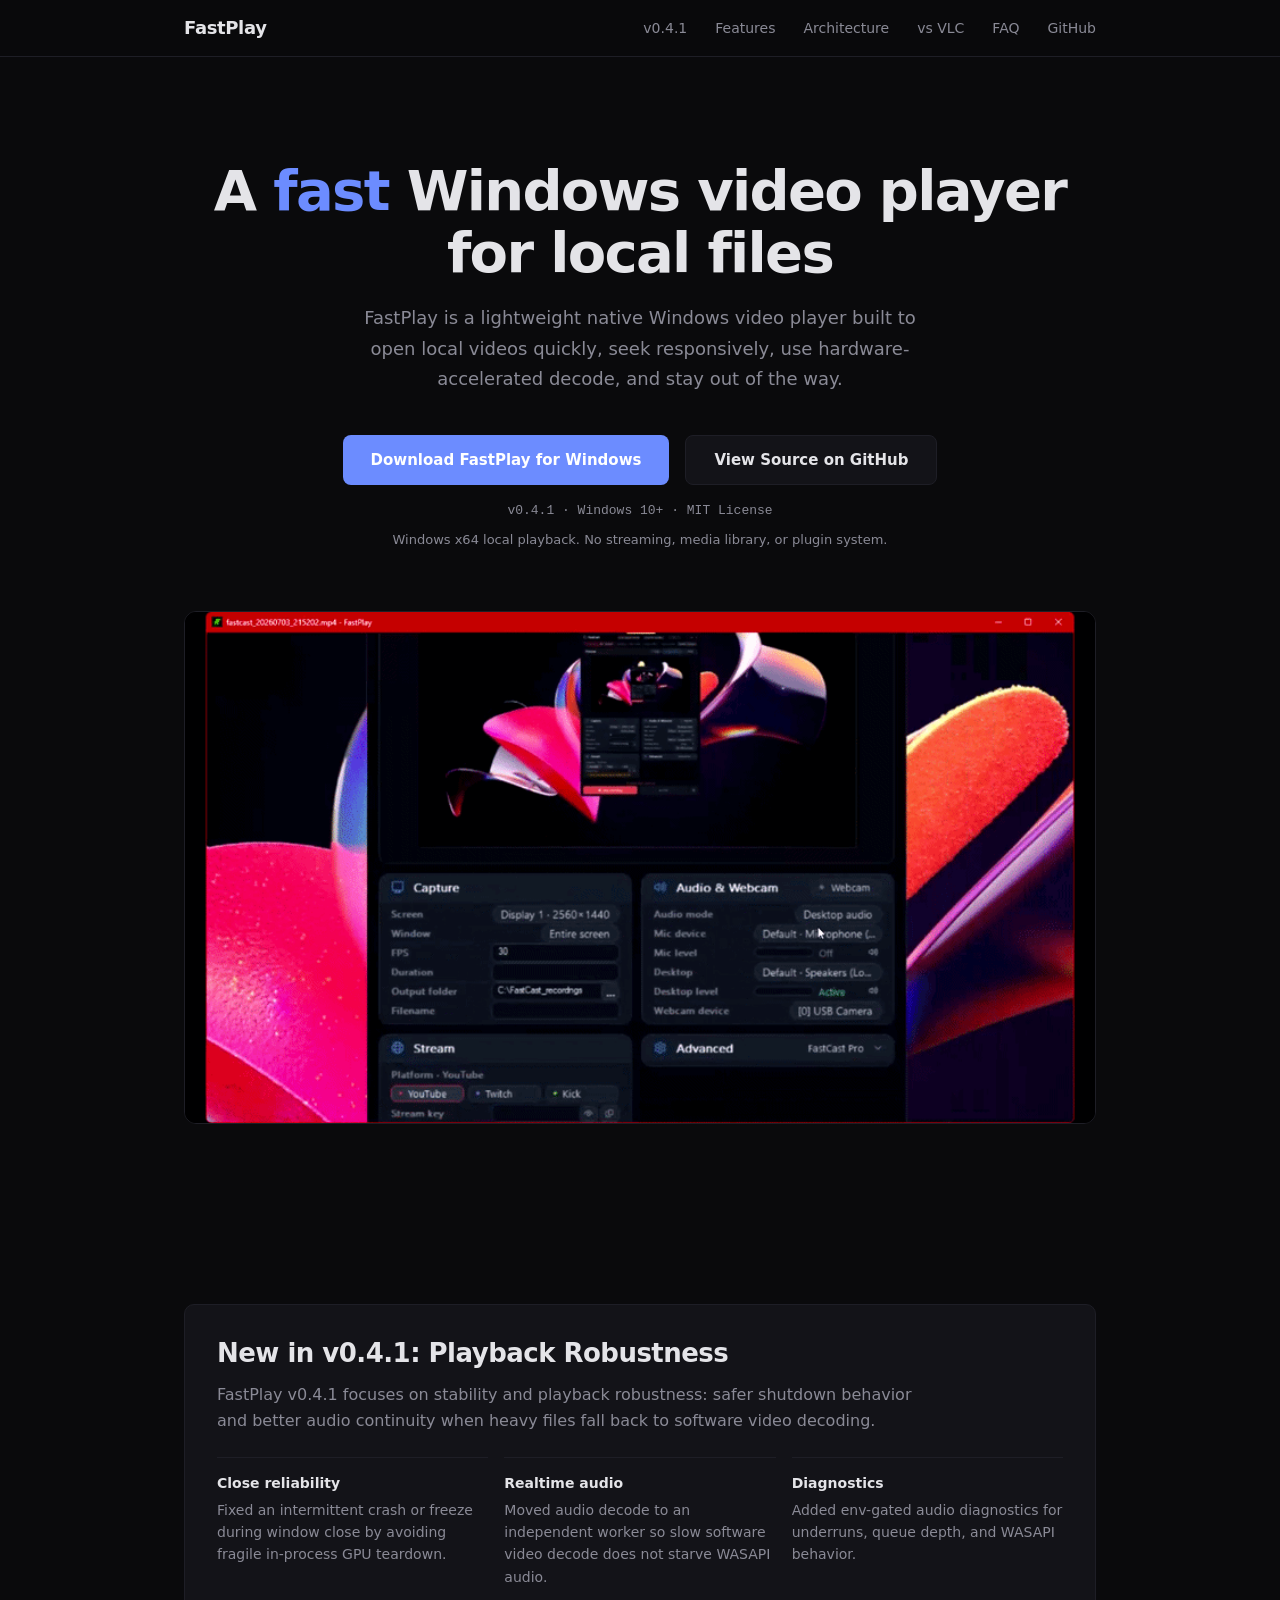
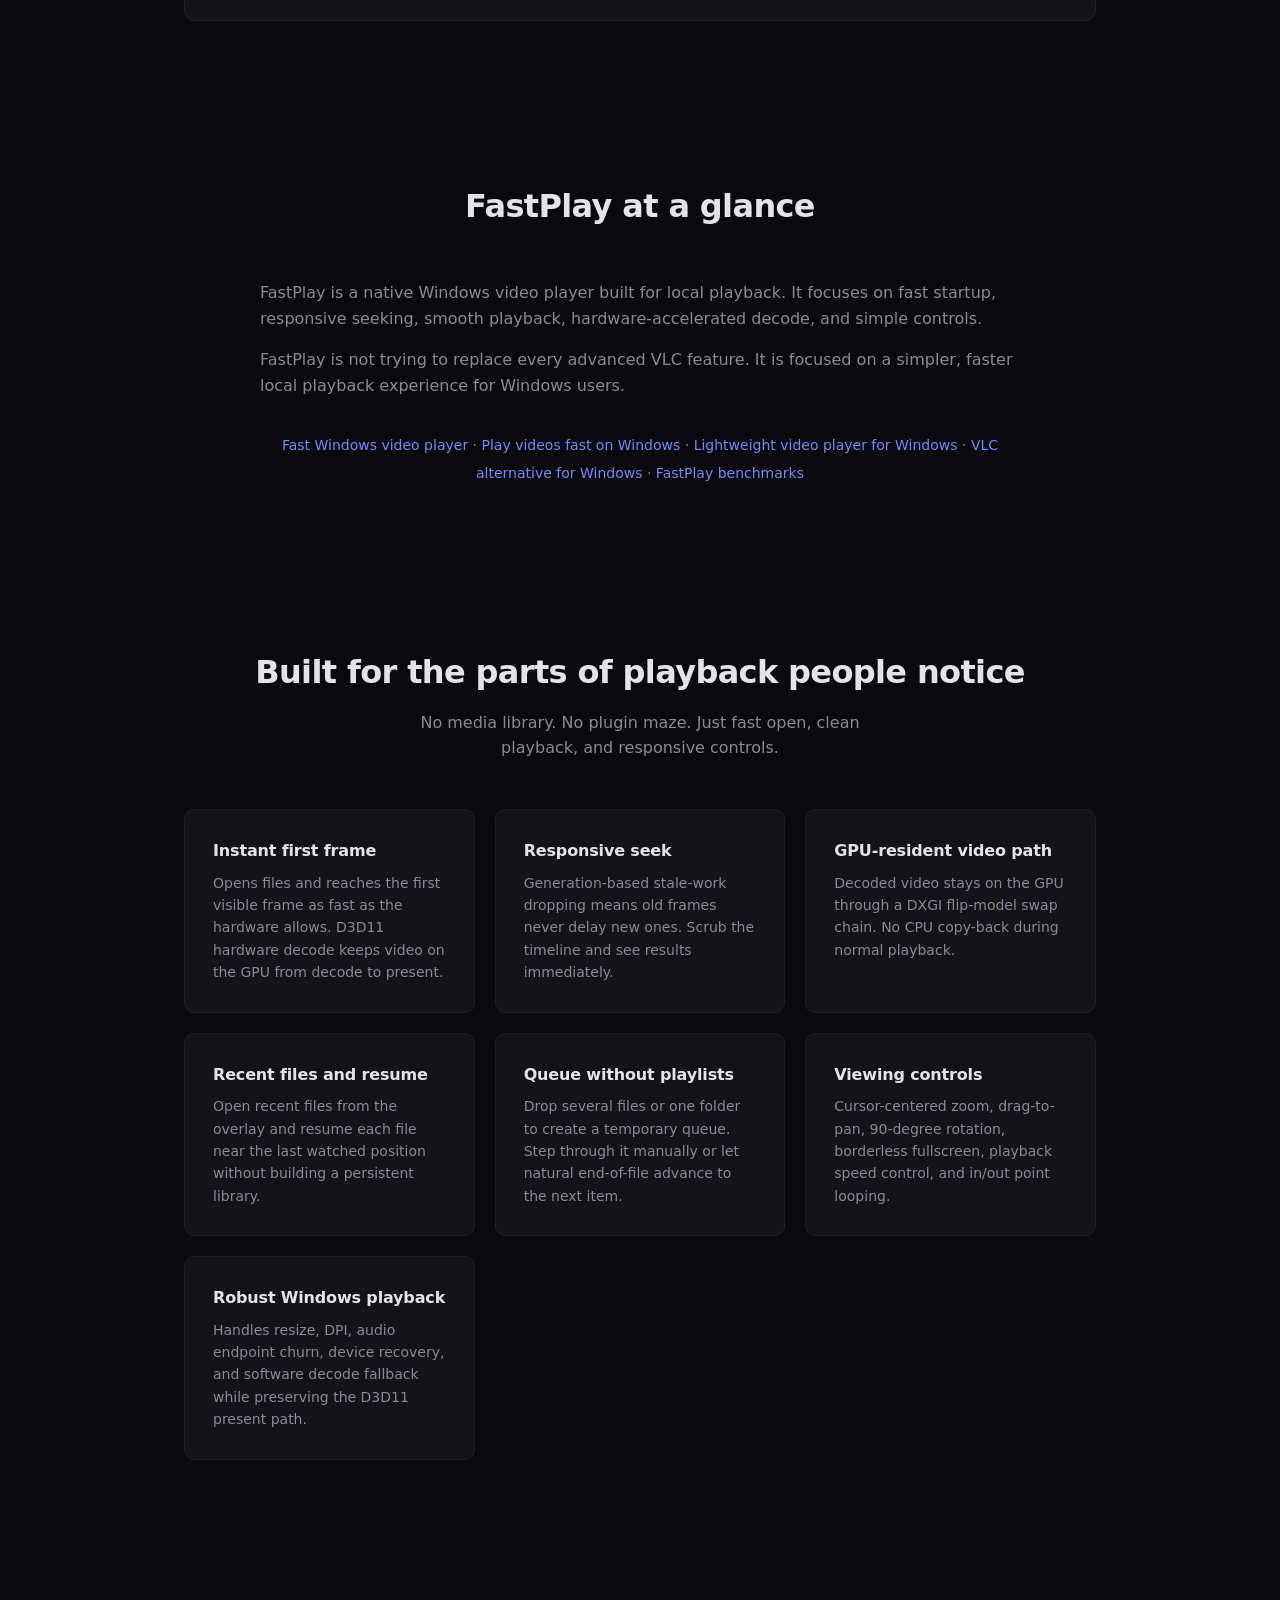
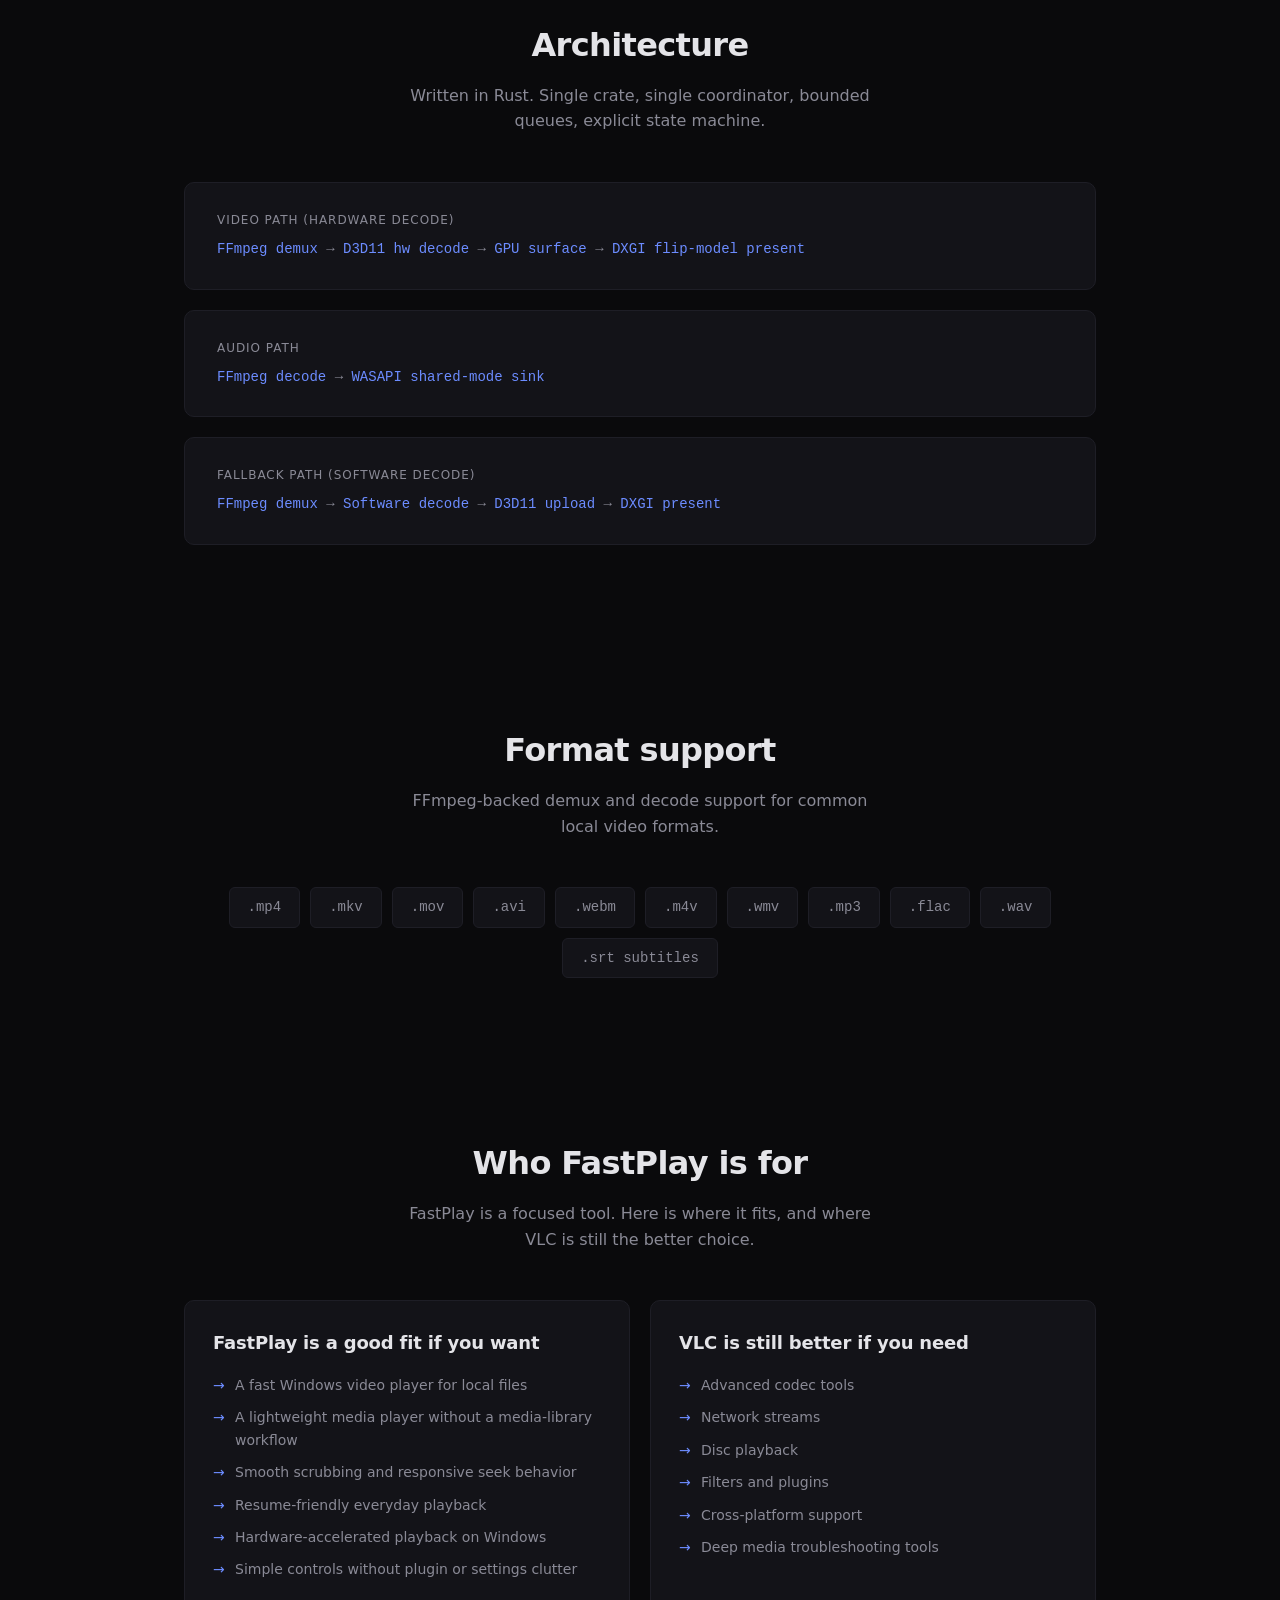
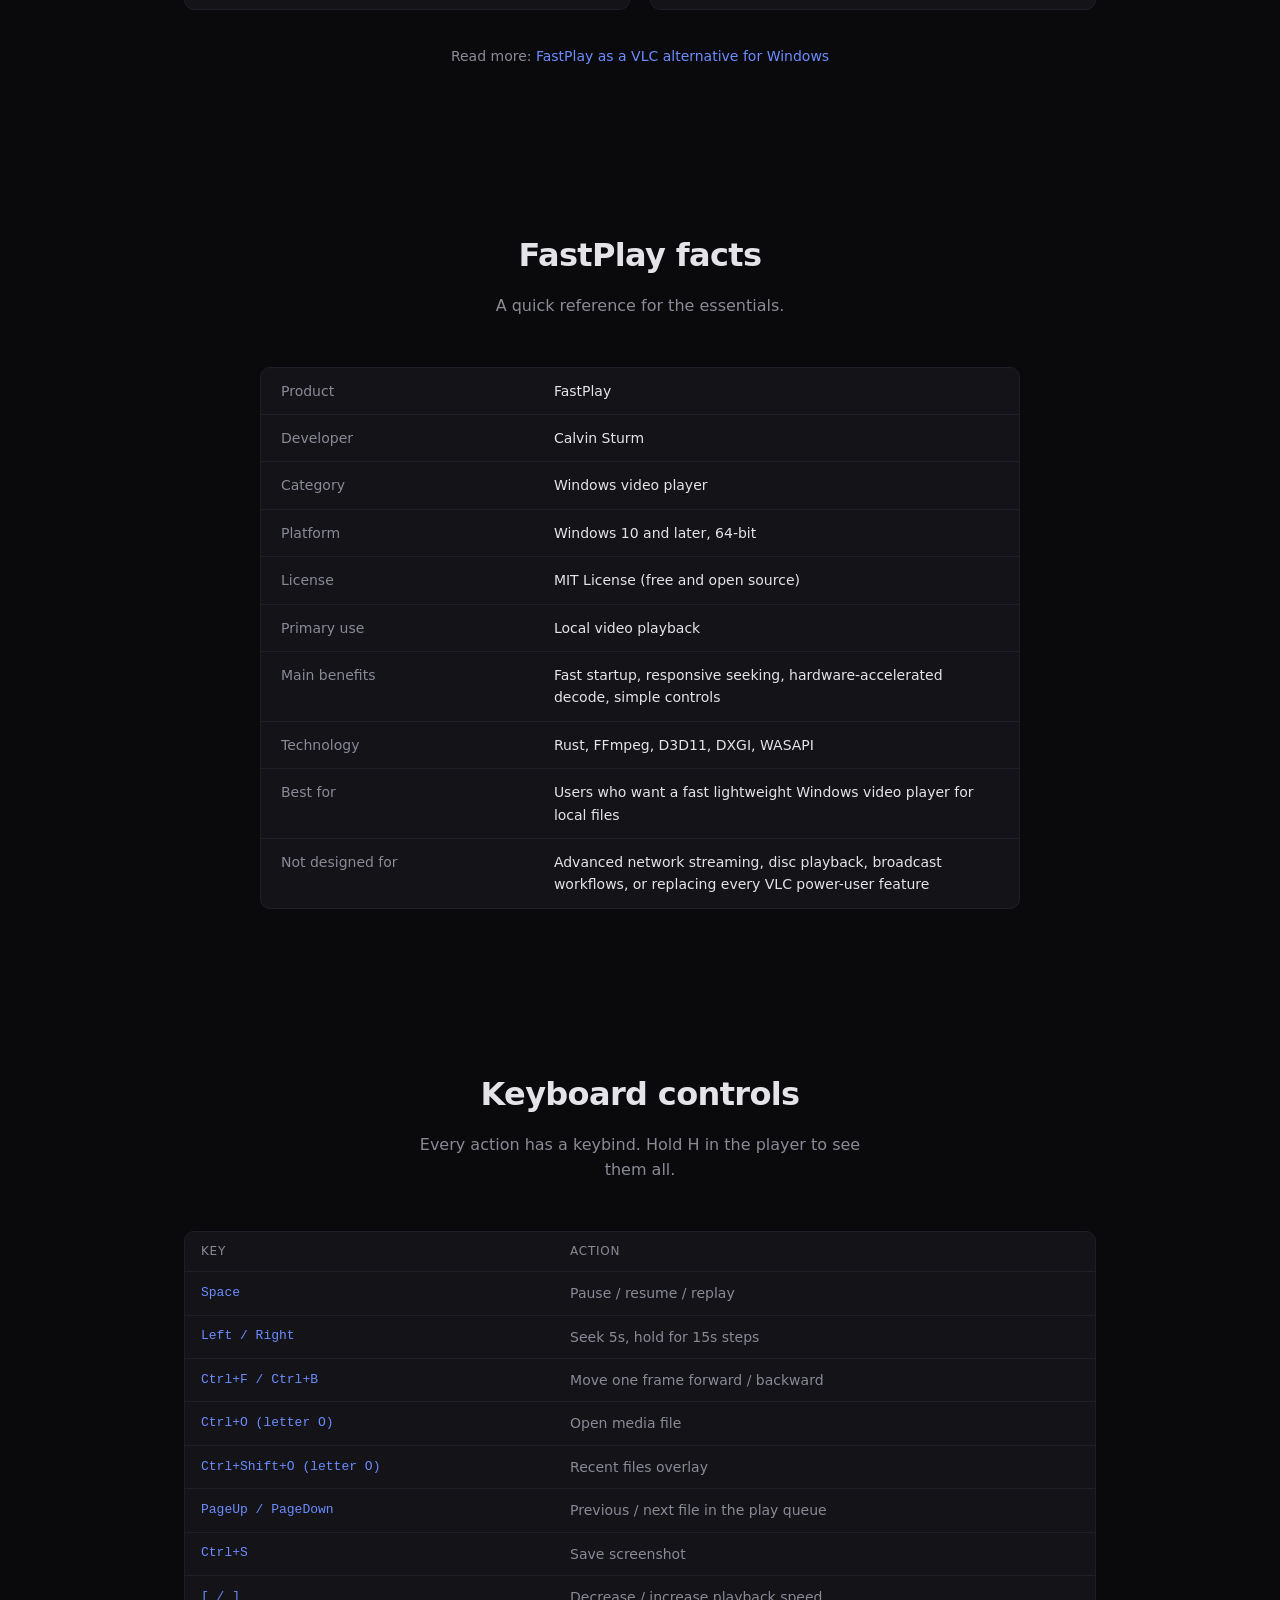
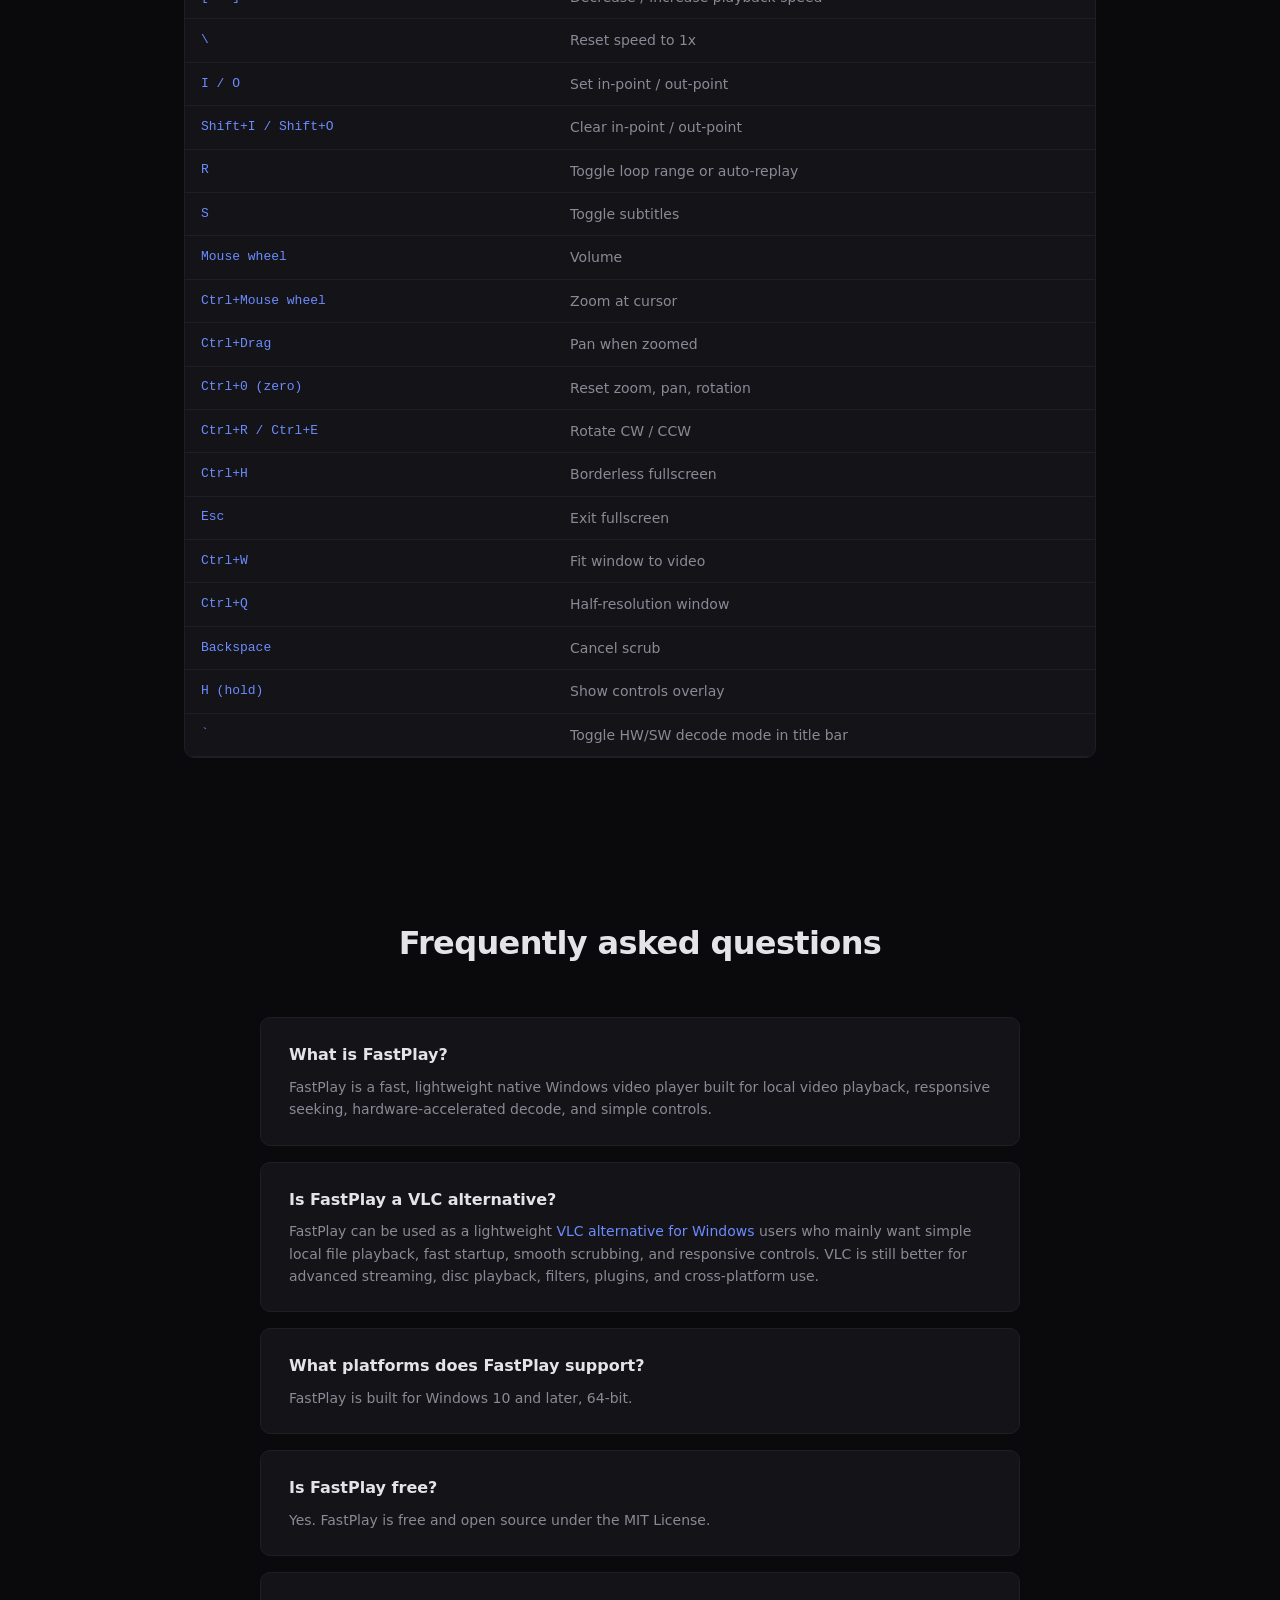
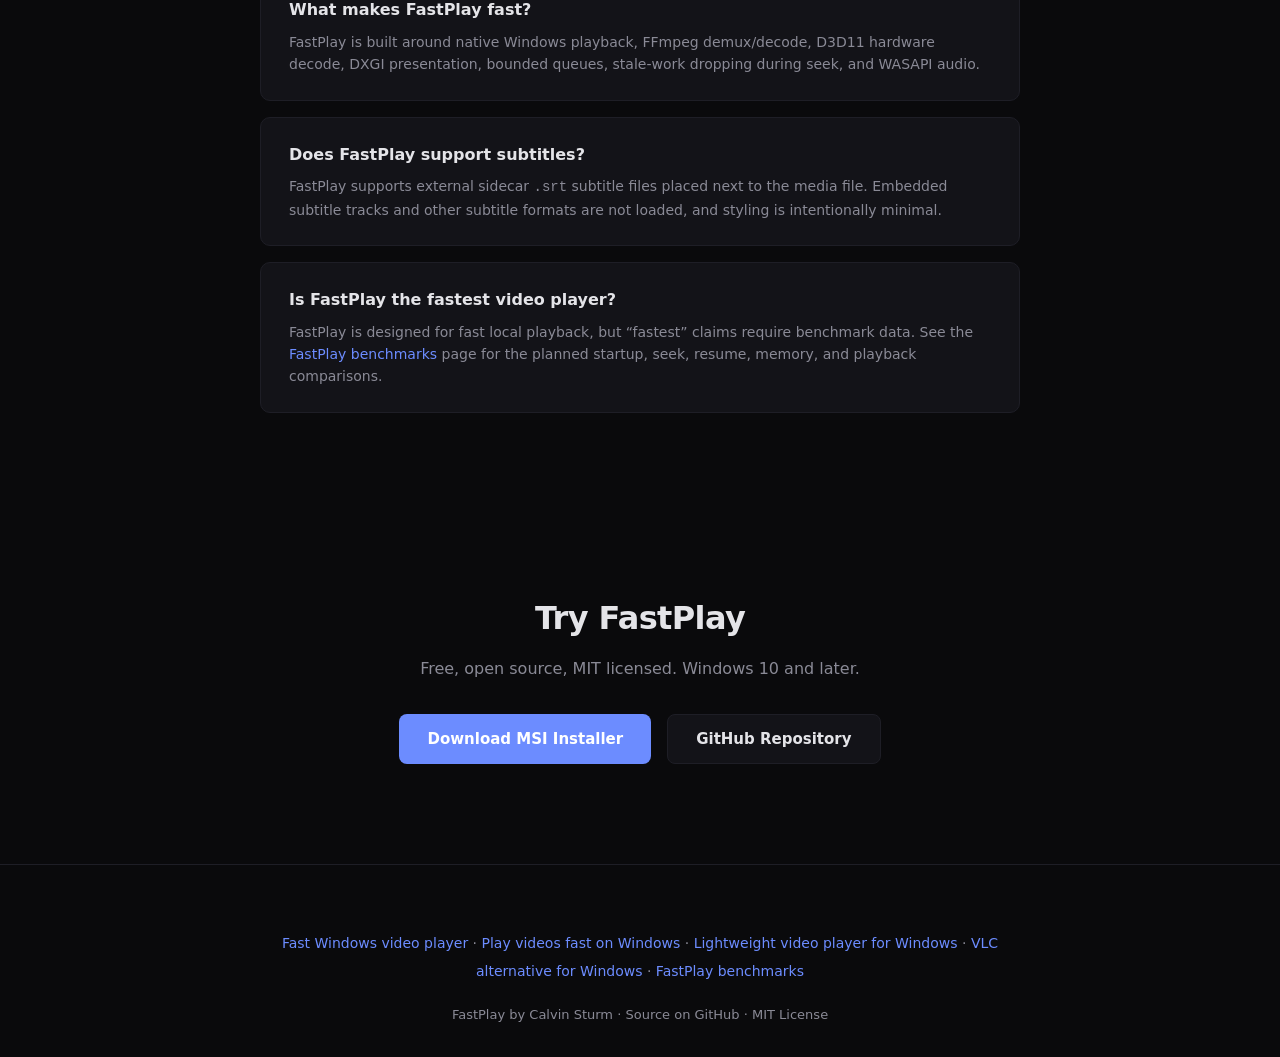
==== docs/index.html @ fa1c6656 "chore: keep FastPlay free at v0.4.1" ====
<!DOCTYPE html>
<html lang="en">
<head>
    <meta charset="UTF-8">
    <meta name="viewport" content="width=device-width, initial-scale=1.0">
    <title>FastPlay - Fast Windows Video Player for Local Playback</title>
    <meta name="description" content="FastPlay is a fast, lightweight Windows video player for local files, smooth scrubbing, hardware-accelerated playback, and simple controls.">
    <meta name="keywords" content="fast Windows video player, lightweight video player, local video player, VLC alternative, hardware accelerated video player, smooth scrubbing, resume playback, Rust Windows video player, D3D11, FFmpeg, open source">
    <meta name="author" content="Calvin Sturm">
    <meta name="robots" content="index, follow">
    <link rel="canonical" href="https://calvinsturm.github.io/FastPlay/">

    <!-- Open Graph -->
    <meta property="og:type" content="website">
    <meta property="og:title" content="FastPlay - Fast Windows Video Player">
    <meta property="og:description" content="A fast, lightweight native Windows video player for local playback, responsive seeking, hardware-accelerated decode, and simple controls.">
    <meta property="og:url" content="https://calvinsturm.github.io/FastPlay/">
    <meta property="og:site_name" content="FastPlay">
    <meta property="og:image" content="https://calvinsturm.github.io/FastPlay/assets/fastplay-demo.gif">

    <!-- Twitter Card -->
    <meta name="twitter:card" content="summary_large_image">
    <meta name="twitter:title" content="FastPlay - Fast Windows Video Player">
    <meta name="twitter:description" content="A fast, lightweight native Windows video player for local playback, responsive seeking, hardware-accelerated decode, and simple controls.">
    <meta name="twitter:image" content="https://calvinsturm.github.io/FastPlay/assets/fastplay-demo.gif">

    <!-- Structured Data -->
    <script type="application/ld+json">
    {
        "@context": "https://schema.org",
        "@type": "SoftwareApplication",
        "name": "FastPlay",
        "operatingSystem": "Windows 10, Windows 11",
        "applicationCategory": "MultimediaApplication",
        "applicationSubCategory": "Video Player",
        "description": "FastPlay is a fast, lightweight native Windows video player for local playback, responsive seeking, hardware-accelerated decode, and simple controls.",
        "softwareVersion": "0.4.1",
        "license": "https://opensource.org/licenses/MIT",
        "url": "https://calvinsturm.github.io/FastPlay/",
        "downloadUrl": "https://github.com/CalvinSturm/FastPlay/releases/latest",
        "codeRepository": "https://github.com/CalvinSturm/FastPlay",
        "programmingLanguage": "Rust",
        "releaseNotes": "https://github.com/CalvinSturm/FastPlay/blob/main/docs/release-notes-v0.4.1.md",
        "screenshot": "https://calvinsturm.github.io/FastPlay/assets/fastplay-demo.gif",
        "image": "https://calvinsturm.github.io/FastPlay/assets/fastplay-demo.gif",
        "author": {
            "@type": "Person",
            "name": "Calvin Sturm",
            "url": "https://github.com/CalvinSturm"
        },
        "offers": {
            "@type": "Offer",
            "price": "0",
            "priceCurrency": "USD"
        },
        "fileFormat": ["video/mp4", "video/x-matroska", "video/quicktime", "video/x-msvideo", "video/webm"],
        "softwareRequirements": "Windows 10 or later, 64-bit"
    }
    </script>

    <!-- FAQ Structured Data (mirrors the visible FAQ section below) -->
    <script type="application/ld+json">
    {
        "@context": "https://schema.org",
        "@type": "FAQPage",
        "mainEntity": [
            {
                "@type": "Question",
                "name": "What is FastPlay?",
                "acceptedAnswer": {
                    "@type": "Answer",
                    "text": "FastPlay is a fast, lightweight native Windows video player built for local video playback, responsive seeking, hardware-accelerated decode, and simple controls."
                }
            },
            {
                "@type": "Question",
                "name": "Is FastPlay a VLC alternative?",
                "acceptedAnswer": {
                    "@type": "Answer",
                    "text": "FastPlay can be used as a lightweight VLC alternative for Windows users who mainly want simple local file playback, fast startup, smooth scrubbing, and responsive controls. VLC is still better for advanced streaming, disc playback, filters, plugins, and cross-platform use."
                }
            },
            {
                "@type": "Question",
                "name": "What platforms does FastPlay support?",
                "acceptedAnswer": {
                    "@type": "Answer",
                    "text": "FastPlay is built for Windows 10 and later, 64-bit."
                }
            },
            {
                "@type": "Question",
                "name": "Is FastPlay free?",
                "acceptedAnswer": {
                    "@type": "Answer",
                    "text": "Yes. FastPlay is free and open source under the MIT License."
                }
            },
            {
                "@type": "Question",
                "name": "What makes FastPlay fast?",
                "acceptedAnswer": {
                    "@type": "Answer",
                    "text": "FastPlay is built around native Windows playback, FFmpeg demux and decode, D3D11 hardware decode, DXGI presentation, bounded queues, stale-work dropping during seek, and WASAPI audio."
                }
            },
            {
                "@type": "Question",
                "name": "Does FastPlay support subtitles?",
                "acceptedAnswer": {
                    "@type": "Answer",
                    "text": "FastPlay supports external sidecar .srt subtitle files placed next to the media file. Embedded subtitle tracks and other subtitle formats are not loaded, and styling is intentionally minimal."
                }
            },
            {
                "@type": "Question",
                "name": "Is FastPlay the fastest video player?",
                "acceptedAnswer": {
                    "@type": "Answer",
                    "text": "FastPlay is designed for fast local playback, but \"fastest\" claims require measured benchmark data. Benchmark comparisons for startup, seek, resume, memory, and playback are still pending."
                }
            }
        ]
    }
    </script>

    <style>
        :root {
            --bg: #0a0a0c;
            --surface: #131318;
            --border: #1e1e26;
            --text: #e4e4e8;
            --text-muted: #8a8a96;
            --accent: #6c8cff;
            --accent-hover: #8aa4ff;
            --accent-glow: rgba(108, 140, 255, 0.12);
            --mono: 'SF Mono', 'Cascadia Code', 'Fira Code', 'Consolas', monospace;
            --sans: -apple-system, BlinkMacSystemFont, 'Segoe UI', system-ui, sans-serif;
        }

        *, *::before, *::after {
            box-sizing: border-box;
            margin: 0;
            padding: 0;
        }

        html {
            scroll-behavior: smooth;
        }

        body {
            font-family: var(--sans);
            background: var(--bg);
            color: var(--text);
            line-height: 1.6;
            -webkit-font-smoothing: antialiased;
        }

        /* Layout */
        .container {
            max-width: 960px;
            margin: 0 auto;
            padding: 0 24px;
        }

        section {
            padding: 80px 0;
        }

        /* Nav */
        nav {
            position: fixed;
            top: 0;
            left: 0;
            right: 0;
            z-index: 100;
            background: rgba(10, 10, 12, 0.85);
            backdrop-filter: blur(12px);
            border-bottom: 1px solid var(--border);
        }

        nav .container {
            display: flex;
            align-items: center;
            justify-content: space-between;
            height: 56px;
        }

        .nav-brand {
            font-weight: 700;
            font-size: 18px;
            letter-spacing: -0.02em;
            color: var(--text);
            text-decoration: none;
        }

        .nav-links {
            display: flex;
            gap: 28px;
            list-style: none;
        }

        .nav-links a {
            color: var(--text-muted);
            text-decoration: none;
            font-size: 14px;
            transition: color 0.15s;
        }

        .nav-links a:hover {
            color: var(--text);
        }

        /* Hero */
        .hero {
            padding: 160px 0 100px;
            text-align: center;
        }

        .hero h1 {
            font-size: clamp(36px, 5vw, 56px);
            font-weight: 700;
            letter-spacing: -0.03em;
            line-height: 1.1;
            margin-bottom: 20px;
        }

        .hero h1 span {
            color: var(--accent);
        }

        .hero p {
            font-size: 18px;
            color: var(--text-muted);
            max-width: 560px;
            margin: 0 auto 40px;
            line-height: 1.7;
        }

        .hero-actions {
            display: flex;
            gap: 16px;
            justify-content: center;
            flex-wrap: wrap;
        }

        .btn {
            display: inline-flex;
            align-items: center;
            gap: 8px;
            padding: 12px 28px;
            border-radius: 8px;
            font-size: 15px;
            font-weight: 600;
            text-decoration: none;
            transition: all 0.15s;
        }

        .btn-primary {
            background: var(--accent);
            color: #fff;
        }

        .btn-primary:hover {
            background: var(--accent-hover);
            box-shadow: 0 0 24px var(--accent-glow);
        }

        .btn-secondary {
            background: var(--surface);
            color: var(--text);
            border: 1px solid var(--border);
        }

        .btn-secondary:hover {
            border-color: var(--text-muted);
        }

        .version-badge {
            display: inline-block;
            margin-top: 16px;
            font-size: 13px;
            color: var(--text-muted);
            font-family: var(--mono);
        }

        .hero-note {
            display: block;
            margin-top: 8px;
            font-size: 13px;
            color: var(--text-muted);
        }

        /* Demo */
        .demo {
            margin-top: 60px;
            border-radius: 12px;
            overflow: hidden;
            border: 1px solid var(--border);
            background: #000;
        }

        .demo img {
            display: block;
            width: 100%;
            height: auto;
        }

        /* Features */
        .features-grid {
            display: grid;
            grid-template-columns: repeat(auto-fit, minmax(280px, 1fr));
            gap: 20px;
        }

        .feature-card {
            background: var(--surface);
            border: 1px solid var(--border);
            border-radius: 10px;
            padding: 28px;
        }

        .feature-card h3 {
            font-size: 16px;
            font-weight: 600;
            margin-bottom: 8px;
            letter-spacing: -0.01em;
        }

        .feature-card p {
            font-size: 14px;
            color: var(--text-muted);
            line-height: 1.6;
        }

        /* Release */
        .release-panel {
            background: var(--surface);
            border: 1px solid var(--border);
            border-radius: 10px;
            padding: 32px;
        }

        .release-panel h2 {
            font-size: 26px;
            line-height: 1.25;
            margin-bottom: 12px;
            letter-spacing: -0.02em;
        }

        .release-panel p {
            color: var(--text-muted);
            max-width: 700px;
            margin-bottom: 24px;
        }

        .release-list {
            display: grid;
            grid-template-columns: repeat(auto-fit, minmax(220px, 1fr));
            gap: 16px;
            list-style: none;
        }

        .release-list li {
            border-top: 1px solid var(--border);
            padding-top: 14px;
            color: var(--text-muted);
            font-size: 14px;
        }

        .release-list strong {
            display: block;
            color: var(--text);
            margin-bottom: 4px;
        }

        /* Section headings */
        .section-heading {
            text-align: center;
            margin-bottom: 48px;
        }

        .section-heading h2 {
            font-size: 32px;
            font-weight: 700;
            letter-spacing: -0.02em;
            margin-bottom: 12px;
        }

        .section-heading p {
            color: var(--text-muted);
            font-size: 16px;
            max-width: 480px;
            margin: 0 auto;
        }

        /* Architecture */
        .arch-path {
            background: var(--surface);
            border: 1px solid var(--border);
            border-radius: 10px;
            padding: 28px 32px;
            font-family: var(--mono);
            font-size: 14px;
            overflow-x: auto;
            margin-bottom: 20px;
        }

        .arch-path .label {
            color: var(--text-muted);
            font-size: 12px;
            text-transform: uppercase;
            letter-spacing: 0.08em;
            display: block;
            margin-bottom: 8px;
            font-family: var(--sans);
        }

        .arch-path .arrow {
            color: var(--text-muted);
        }

        .arch-path .node {
            color: var(--accent);
        }

        /* Controls table */
        .controls-table {
            width: 100%;
            border-collapse: collapse;
        }

        .controls-table th,
        .controls-table td {
            text-align: left;
            padding: 10px 16px;
            font-size: 14px;
            border-bottom: 1px solid var(--border);
        }

        .controls-table th {
            color: var(--text-muted);
            font-weight: 500;
            font-size: 12px;
            text-transform: uppercase;
            letter-spacing: 0.06em;
        }

        .controls-table td:first-child {
            font-family: var(--mono);
            font-size: 13px;
            color: var(--accent);
            white-space: nowrap;
        }

        .controls-table td:last-child {
            color: var(--text-muted);
        }

        .controls-wrapper {
            background: var(--surface);
            border: 1px solid var(--border);
            border-radius: 10px;
            overflow: hidden;
        }

        /* Formats */
        .format-tags {
            display: flex;
            gap: 10px;
            flex-wrap: wrap;
            justify-content: center;
        }

        .format-tag {
            background: var(--surface);
            border: 1px solid var(--border);
            border-radius: 6px;
            padding: 8px 18px;
            font-family: var(--mono);
            font-size: 14px;
            color: var(--text-muted);
        }

        /* CTA */
        .cta {
            text-align: center;
            padding: 100px 0;
        }

        .cta h2 {
            font-size: 32px;
            font-weight: 700;
            letter-spacing: -0.02em;
            margin-bottom: 12px;
        }

        .cta p {
            color: var(--text-muted);
            margin-bottom: 32px;
            font-size: 16px;
        }

        /* Footer */
        footer {
            border-top: 1px solid var(--border);
            padding: 32px 0;
            text-align: center;
            font-size: 13px;
            color: var(--text-muted);
        }

        footer a {
            color: var(--text-muted);
            text-decoration: none;
        }

        footer a:hover {
            color: var(--text);
        }

        /* Prose blocks (at a glance, audience) */
        .prose {
            max-width: 760px;
            margin: 0 auto;
        }

        .prose p {
            color: var(--text-muted);
            font-size: 16px;
            margin-bottom: 16px;
        }

        /* Two-column audience comparison */
        .audience-grid {
            display: grid;
            grid-template-columns: repeat(auto-fit, minmax(280px, 1fr));
            gap: 20px;
        }

        .audience-card {
            background: var(--surface);
            border: 1px solid var(--border);
            border-radius: 10px;
            padding: 28px;
        }

        .audience-card h3 {
            font-size: 18px;
            font-weight: 600;
            margin-bottom: 16px;
            letter-spacing: -0.01em;
        }

        .audience-card ul {
            list-style: none;
            display: grid;
            gap: 10px;
        }

        .audience-card li {
            color: var(--text-muted);
            font-size: 14px;
            padding-left: 22px;
            position: relative;
        }

        .audience-card li::before {
            content: "→";
            position: absolute;
            left: 0;
            color: var(--accent);
        }

        /* Facts table */
        .facts-wrapper {
            background: var(--surface);
            border: 1px solid var(--border);
            border-radius: 10px;
            overflow: hidden;
            max-width: 760px;
            margin: 0 auto;
        }

        .facts-table {
            width: 100%;
            border-collapse: collapse;
        }

        .facts-table th,
        .facts-table td {
            text-align: left;
            padding: 12px 20px;
            font-size: 14px;
            border-bottom: 1px solid var(--border);
            vertical-align: top;
        }

        .facts-table tr:last-child th,
        .facts-table tr:last-child td {
            border-bottom: none;
        }

        .facts-table th {
            color: var(--text-muted);
            font-weight: 500;
            width: 36%;
            white-space: nowrap;
        }

        .facts-table td {
            color: var(--text);
        }

        /* FAQ */
        .faq-list {
            max-width: 760px;
            margin: 0 auto;
            display: grid;
            gap: 16px;
        }

        .faq-item {
            background: var(--surface);
            border: 1px solid var(--border);
            border-radius: 10px;
            padding: 24px 28px;
        }

        .faq-item h3 {
            font-size: 16px;
            font-weight: 600;
            margin-bottom: 8px;
        }

        .faq-item p {
            color: var(--text-muted);
            font-size: 14px;
        }

        .faq-item a {
            color: var(--accent);
            text-decoration: none;
        }

        .faq-item a:hover {
            text-decoration: underline;
        }

        /* Inline intent links row */
        .intent-links {
            max-width: 760px;
            margin: 32px auto 0;
            text-align: center;
            font-size: 14px;
            color: var(--text-muted);
            line-height: 2;
        }

        .intent-links a {
            color: var(--accent);
            text-decoration: none;
        }

        .intent-links a:hover {
            text-decoration: underline;
        }

        /* Responsive */
        @media (max-width: 640px) {
            section { padding: 60px 0; }
            .hero { padding: 152px 0 60px; }
            nav .container {
                height: auto;
                min-height: 56px;
                flex-wrap: wrap;
                gap: 8px;
                padding-top: 10px;
                padding-bottom: 10px;
            }
            .nav-links {
                width: 100%;
                justify-content: space-between;
                gap: 10px;
            }
            .nav-links a { font-size: 13px; }
            .controls-table td, .controls-table th { padding: 8px 12px; }
            .release-panel { padding: 24px; }
        }
    </style>
</head>
<body>

<nav>
    <div class="container">
        <a class="nav-brand" href="#">FastPlay</a>
        <ul class="nav-links">
            <li><a href="#release">v0.4.1</a></li>
            <li><a href="#features">Features</a></li>
            <li><a href="#architecture">Architecture</a></li>
            <li><a href="#vlc">vs VLC</a></li>
            <li><a href="#faq">FAQ</a></li>
            <li><a href="https://github.com/CalvinSturm/FastPlay">GitHub</a></li>
        </ul>
    </div>
</nav>

<header class="hero">
    <div class="container">
        <h1>A <span>fast</span> Windows video player for local files</h1>
        <p>FastPlay is a lightweight native Windows video player built to open local videos quickly, seek responsively, use hardware-accelerated decode, and stay out of the way.</p>
        <div class="hero-actions">
            <a class="btn btn-primary" href="https://github.com/CalvinSturm/FastPlay/releases/latest">Download FastPlay for Windows</a>
            <a class="btn btn-secondary" href="https://github.com/CalvinSturm/FastPlay">View Source on GitHub</a>
        </div>
        <span class="version-badge">v0.4.1 &middot; Windows 10+ &middot; MIT License</span>
        <span class="hero-note">Windows x64 local playback. No streaming, media library, or plugin system.</span>

        <div class="demo">
            <img src="assets/fastplay-demo.gif" width="800" height="450" alt="FastPlay fast Windows video player playing a local video file with timeline scrubbing controls.">
        </div>
    </div>
</header>

<section id="release">
    <div class="container">
        <div class="release-panel">
            <h2>New in v0.4.1: Playback Robustness</h2>
            <p>FastPlay v0.4.1 focuses on stability and playback robustness: safer shutdown behavior and better audio continuity when heavy files fall back to software video decoding.</p>
            <ul class="release-list">
                <li><strong>Close reliability</strong>Fixed an intermittent crash or freeze during window close by avoiding fragile in-process GPU teardown.</li>
                <li><strong>Realtime audio</strong>Moved audio decode to an independent worker so slow software video decode does not starve WASAPI audio.</li>
                <li><strong>Diagnostics</strong>Added env-gated audio diagnostics for underruns, queue depth, and WASAPI behavior.</li>
            </ul>
        </div>
    </div>
</section>

<section id="overview">
    <div class="container">
        <div class="section-heading">
            <h2>FastPlay at a glance</h2>
        </div>
        <div class="prose">
            <p>FastPlay is a native Windows video player built for local playback. It focuses on fast startup, responsive seeking, smooth playback, hardware-accelerated decode, and simple controls.</p>
            <p>FastPlay is not trying to replace every advanced VLC feature. It is focused on a simpler, faster local playback experience for Windows users.</p>
        </div>
        <p class="intent-links">
            <a href="fast-windows-video-player/">Fast Windows video player</a> &middot;
            <a href="play-videos-fast/">Play videos fast on Windows</a> &middot;
            <a href="lightweight-video-player/">Lightweight video player for Windows</a> &middot;
            <a href="vlc-alternative/">VLC alternative for Windows</a> &middot;
            <a href="benchmarks/">FastPlay benchmarks</a>
        </p>
    </div>
</section>

<section id="features">
    <div class="container">
        <div class="section-heading">
            <h2>Built for the parts of playback people notice</h2>
            <p>No media library. No plugin maze. Just fast open, clean playback, and responsive controls.</p>
        </div>
        <div class="features-grid">
            <article class="feature-card">
                <h3>Instant first frame</h3>
                <p>Opens files and reaches the first visible frame as fast as the hardware allows. D3D11 hardware decode keeps video on the GPU from decode to present.</p>
            </article>
            <article class="feature-card">
                <h3>Responsive seek</h3>
                <p>Generation-based stale-work dropping means old frames never delay new ones. Scrub the timeline and see results immediately.</p>
            </article>
            <article class="feature-card">
                <h3>GPU-resident video path</h3>
                <p>Decoded video stays on the GPU through a DXGI flip-model swap chain. No CPU copy-back during normal playback.</p>
            </article>
            <article class="feature-card">
                <h3>Recent files and resume</h3>
                <p>Open recent files from the overlay and resume each file near the last watched position without building a persistent library.</p>
            </article>
            <article class="feature-card">
                <h3>Queue without playlists</h3>
                <p>Drop several files or one folder to create a temporary queue. Step through it manually or let natural end-of-file advance to the next item.</p>
            </article>
            <article class="feature-card">
                <h3>Viewing controls</h3>
                <p>Cursor-centered zoom, drag-to-pan, 90-degree rotation, borderless fullscreen, playback speed control, and in/out point looping.</p>
            </article>
            <article class="feature-card">
                <h3>Robust Windows playback</h3>
                <p>Handles resize, DPI, audio endpoint churn, device recovery, and software decode fallback while preserving the D3D11 present path.</p>
            </article>
        </div>
    </div>
</section>

<section id="architecture">
    <div class="container">
        <div class="section-heading">
            <h2>Architecture</h2>
            <p>Written in Rust. Single crate, single coordinator, bounded queues, explicit state machine.</p>
        </div>
        <div class="arch-path">
            <span class="label">Video path (hardware decode)</span>
            <span class="node">FFmpeg demux</span> <span class="arrow">&rarr;</span>
            <span class="node">D3D11 hw decode</span> <span class="arrow">&rarr;</span>
            <span class="node">GPU surface</span> <span class="arrow">&rarr;</span>
            <span class="node">DXGI flip-model present</span>
        </div>
        <div class="arch-path">
            <span class="label">Audio path</span>
            <span class="node">FFmpeg decode</span> <span class="arrow">&rarr;</span>
            <span class="node">WASAPI shared-mode sink</span>
        </div>
        <div class="arch-path">
            <span class="label">Fallback path (software decode)</span>
            <span class="node">FFmpeg demux</span> <span class="arrow">&rarr;</span>
            <span class="node">Software decode</span> <span class="arrow">&rarr;</span>
            <span class="node">D3D11 upload</span> <span class="arrow">&rarr;</span>
            <span class="node">DXGI present</span>
        </div>
    </div>
</section>

<section id="formats">
    <div class="container">
        <div class="section-heading">
            <h2>Format support</h2>
            <p>FFmpeg-backed demux and decode support for common local video formats.</p>
        </div>
        <div class="format-tags">
            <span class="format-tag">.mp4</span>
            <span class="format-tag">.mkv</span>
            <span class="format-tag">.mov</span>
            <span class="format-tag">.avi</span>
            <span class="format-tag">.webm</span>
            <span class="format-tag">.m4v</span>
            <span class="format-tag">.wmv</span>
            <span class="format-tag">.mp3</span>
            <span class="format-tag">.flac</span>
            <span class="format-tag">.wav</span>
            <span class="format-tag">.srt subtitles</span>
        </div>
    </div>
</section>

<section id="vlc">
    <div class="container">
        <div class="section-heading">
            <h2>Who FastPlay is for</h2>
            <p>FastPlay is a focused tool. Here is where it fits, and where VLC is still the better choice.</p>
        </div>
        <div class="audience-grid">
            <div class="audience-card">
                <h3>FastPlay is a good fit if you want</h3>
                <ul>
                    <li>A fast Windows video player for local files</li>
                    <li>A lightweight media player without a media-library workflow</li>
                    <li>Smooth scrubbing and responsive seek behavior</li>
                    <li>Resume-friendly everyday playback</li>
                    <li>Hardware-accelerated playback on Windows</li>
                    <li>Simple controls without plugin or settings clutter</li>
                </ul>
            </div>
            <div class="audience-card">
                <h3>VLC is still better if you need</h3>
                <ul>
                    <li>Advanced codec tools</li>
                    <li>Network streams</li>
                    <li>Disc playback</li>
                    <li>Filters and plugins</li>
                    <li>Cross-platform support</li>
                    <li>Deep media troubleshooting tools</li>
                </ul>
            </div>
        </div>
        <p class="intent-links">
            Read more: <a href="vlc-alternative/">FastPlay as a VLC alternative for Windows</a>
        </p>
    </div>
</section>

<section id="facts">
    <div class="container">
        <div class="section-heading">
            <h2>FastPlay facts</h2>
            <p>A quick reference for the essentials.</p>
        </div>
        <div class="facts-wrapper">
            <table class="facts-table">
                <tbody>
                    <tr><th>Product</th><td>FastPlay</td></tr>
                    <tr><th>Developer</th><td>Calvin Sturm</td></tr>
                    <tr><th>Category</th><td>Windows video player</td></tr>
                    <tr><th>Platform</th><td>Windows 10 and later, 64-bit</td></tr>
                    <tr><th>License</th><td>MIT License (free and open source)</td></tr>
                    <tr><th>Primary use</th><td>Local video playback</td></tr>
                    <tr><th>Main benefits</th><td>Fast startup, responsive seeking, hardware-accelerated decode, simple controls</td></tr>
                    <tr><th>Technology</th><td>Rust, FFmpeg, D3D11, DXGI, WASAPI</td></tr>
                    <tr><th>Best for</th><td>Users who want a fast lightweight Windows video player for local files</td></tr>
                    <tr><th>Not designed for</th><td>Advanced network streaming, disc playback, broadcast workflows, or replacing every VLC power-user feature</td></tr>
                </tbody>
            </table>
        </div>
    </div>
</section>

<section id="controls">
    <div class="container">
        <div class="section-heading">
            <h2>Keyboard controls</h2>
            <p>Every action has a keybind. Hold H in the player to see them all.</p>
        </div>
        <div class="controls-wrapper">
            <table class="controls-table">
                <thead>
                    <tr><th>Key</th><th>Action</th></tr>
                </thead>
                <tbody>
                    <tr><td>Space</td><td>Pause / resume / replay</td></tr>
                    <tr><td>Left / Right</td><td>Seek 5s, hold for 15s steps</td></tr>
                    <tr><td>Ctrl+F / Ctrl+B</td><td>Move one frame forward / backward</td></tr>
                    <tr><td>Ctrl+O (letter O)</td><td>Open media file</td></tr>
                    <tr><td>Ctrl+Shift+O (letter O)</td><td>Recent files overlay</td></tr>
                    <tr><td>PageUp / PageDown</td><td>Previous / next file in the play queue</td></tr>
                    <tr><td>Ctrl+S</td><td>Save screenshot</td></tr>
                    <tr><td>[ / ]</td><td>Decrease / increase playback speed</td></tr>
                    <tr><td>\</td><td>Reset speed to 1x</td></tr>
                    <tr><td>I / O</td><td>Set in-point / out-point</td></tr>
                    <tr><td>Shift+I / Shift+O</td><td>Clear in-point / out-point</td></tr>
                    <tr><td>R</td><td>Toggle loop range or auto-replay</td></tr>
                    <tr><td>S</td><td>Toggle subtitles</td></tr>
                    <tr><td>Mouse wheel</td><td>Volume</td></tr>
                    <tr><td>Ctrl+Mouse wheel</td><td>Zoom at cursor</td></tr>
                    <tr><td>Ctrl+Drag</td><td>Pan when zoomed</td></tr>
                    <tr><td>Ctrl+0 (zero)</td><td>Reset zoom, pan, rotation</td></tr>
                    <tr><td>Ctrl+R / Ctrl+E</td><td>Rotate CW / CCW</td></tr>
                    <tr><td>Ctrl+H</td><td>Borderless fullscreen</td></tr>
                    <tr><td>Esc</td><td>Exit fullscreen</td></tr>
                    <tr><td>Ctrl+W</td><td>Fit window to video</td></tr>
                    <tr><td>Ctrl+Q</td><td>Half-resolution window</td></tr>
                    <tr><td>Backspace</td><td>Cancel scrub</td></tr>
                    <tr><td>H (hold)</td><td>Show controls overlay</td></tr>
                    <tr><td>`</td><td>Toggle HW/SW decode mode in title bar</td></tr>
                </tbody>
            </table>
        </div>
    </div>
</section>

<section id="faq">
    <div class="container">
        <div class="section-heading">
            <h2>Frequently asked questions</h2>
        </div>
        <div class="faq-list">
            <article class="faq-item">
                <h3>What is FastPlay?</h3>
                <p>FastPlay is a fast, lightweight native Windows video player built for local video playback, responsive seeking, hardware-accelerated decode, and simple controls.</p>
            </article>
            <article class="faq-item">
                <h3>Is FastPlay a VLC alternative?</h3>
                <p>FastPlay can be used as a lightweight <a href="vlc-alternative/">VLC alternative for Windows</a> users who mainly want simple local file playback, fast startup, smooth scrubbing, and responsive controls. VLC is still better for advanced streaming, disc playback, filters, plugins, and cross-platform use.</p>
            </article>
            <article class="faq-item">
                <h3>What platforms does FastPlay support?</h3>
                <p>FastPlay is built for Windows 10 and later, 64-bit.</p>
            </article>
            <article class="faq-item">
                <h3>Is FastPlay free?</h3>
                <p>Yes. FastPlay is free and open source under the MIT License.</p>
            </article>
            <article class="faq-item">
                <h3>What makes FastPlay fast?</h3>
                <p>FastPlay is built around native Windows playback, FFmpeg demux/decode, D3D11 hardware decode, DXGI presentation, bounded queues, stale-work dropping during seek, and WASAPI audio.</p>
            </article>
            <article class="faq-item">
                <h3>Does FastPlay support subtitles?</h3>
                <p>FastPlay supports external sidecar <code>.srt</code> subtitle files placed next to the media file. Embedded subtitle tracks and other subtitle formats are not loaded, and styling is intentionally minimal.</p>
            </article>
            <article class="faq-item">
                <h3>Is FastPlay the fastest video player?</h3>
                <p>FastPlay is designed for fast local playback, but &ldquo;fastest&rdquo; claims require benchmark data. See the <a href="benchmarks/">FastPlay benchmarks</a> page for the planned startup, seek, resume, memory, and playback comparisons.</p>
            </article>
        </div>
    </div>
</section>

<section class="cta">
    <div class="container">
        <h2>Try FastPlay</h2>
        <p>Free, open source, MIT licensed. Windows 10 and later.</p>
        <div class="hero-actions">
            <a class="btn btn-primary" href="https://github.com/CalvinSturm/FastPlay/releases/latest">Download MSI Installer</a>
            <a class="btn btn-secondary" href="https://github.com/CalvinSturm/FastPlay">GitHub Repository</a>
        </div>
    </div>
</section>

<footer>
    <div class="container">
        <p class="intent-links">
            <a href="fast-windows-video-player/">Fast Windows video player</a> &middot;
            <a href="play-videos-fast/">Play videos fast on Windows</a> &middot;
            <a href="lightweight-video-player/">Lightweight video player for Windows</a> &middot;
            <a href="vlc-alternative/">VLC alternative for Windows</a> &middot;
            <a href="benchmarks/">FastPlay benchmarks</a>
        </p>
        <p style="margin-top:20px;">FastPlay by <a href="https://github.com/CalvinSturm">Calvin Sturm</a> &middot; <a href="https://github.com/CalvinSturm/FastPlay">Source on GitHub</a> &middot; MIT License</p>
    </div>
</footer>

</body>
</html>
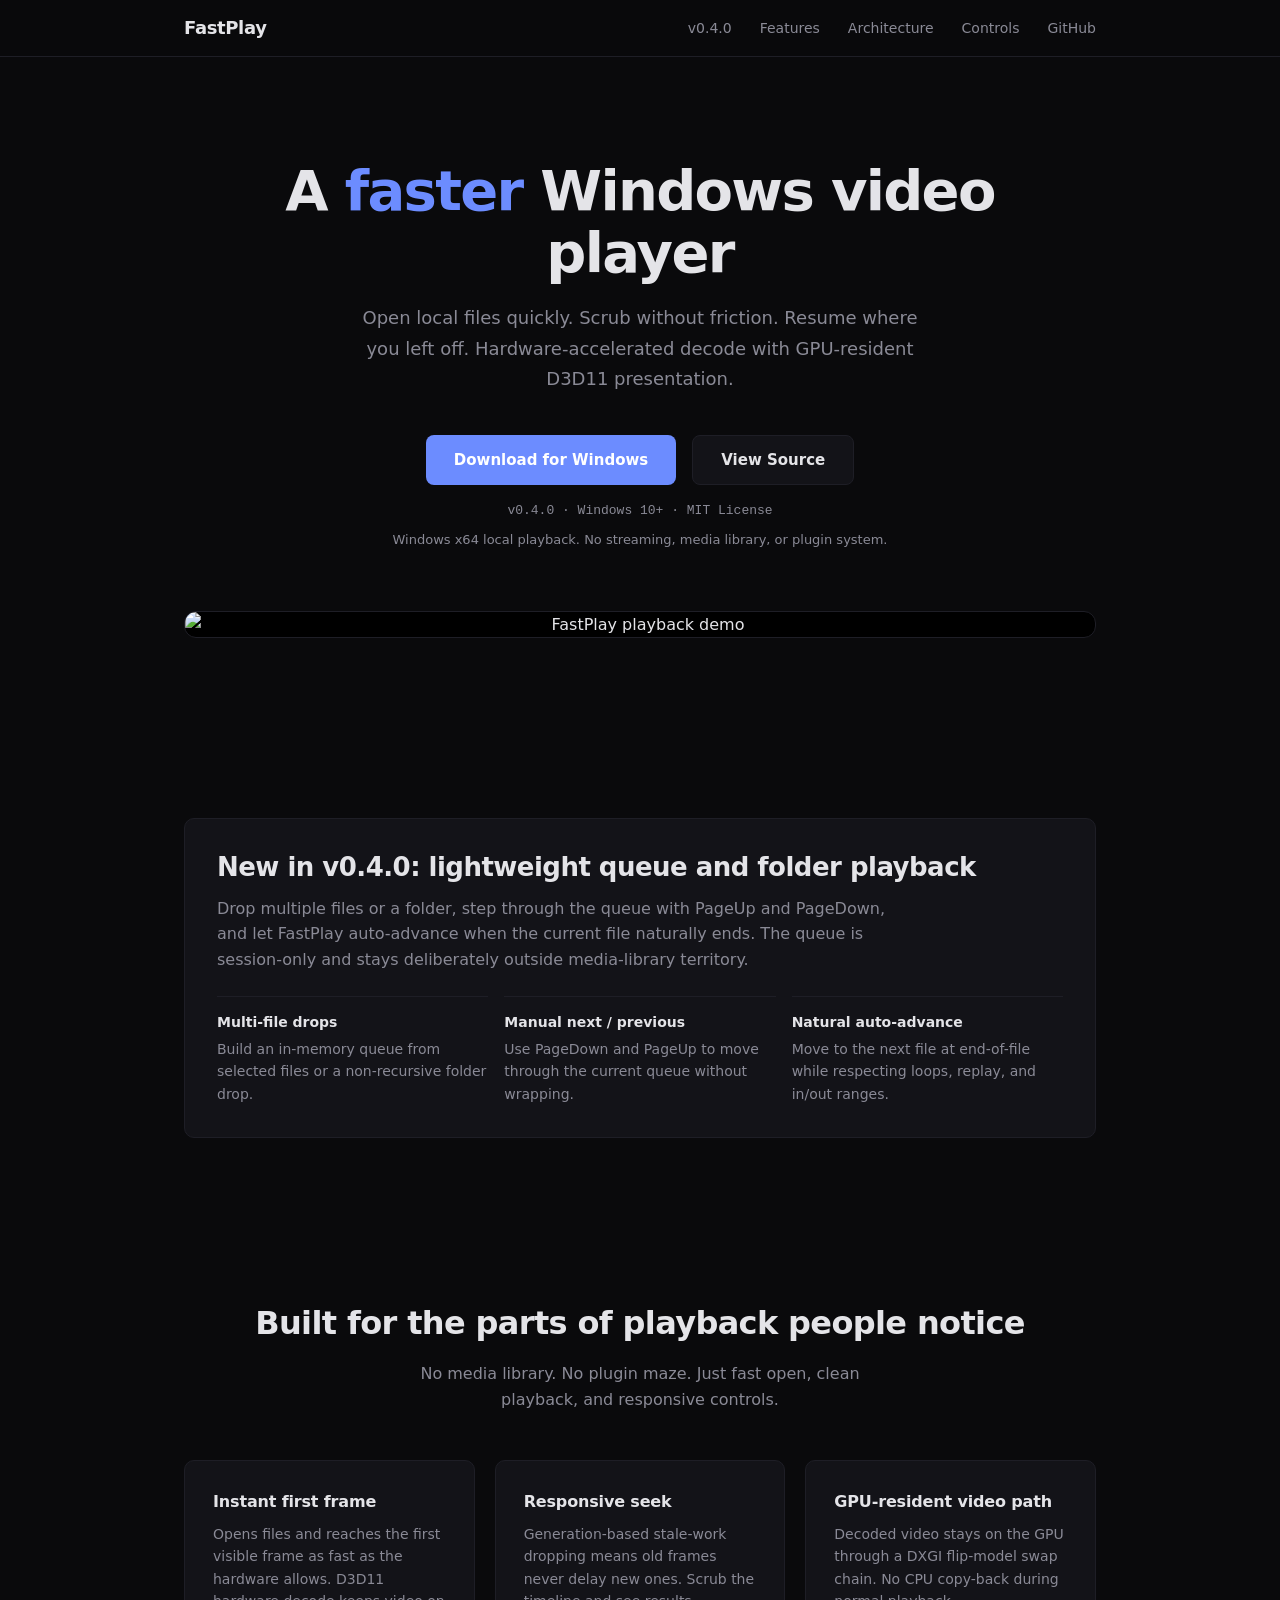
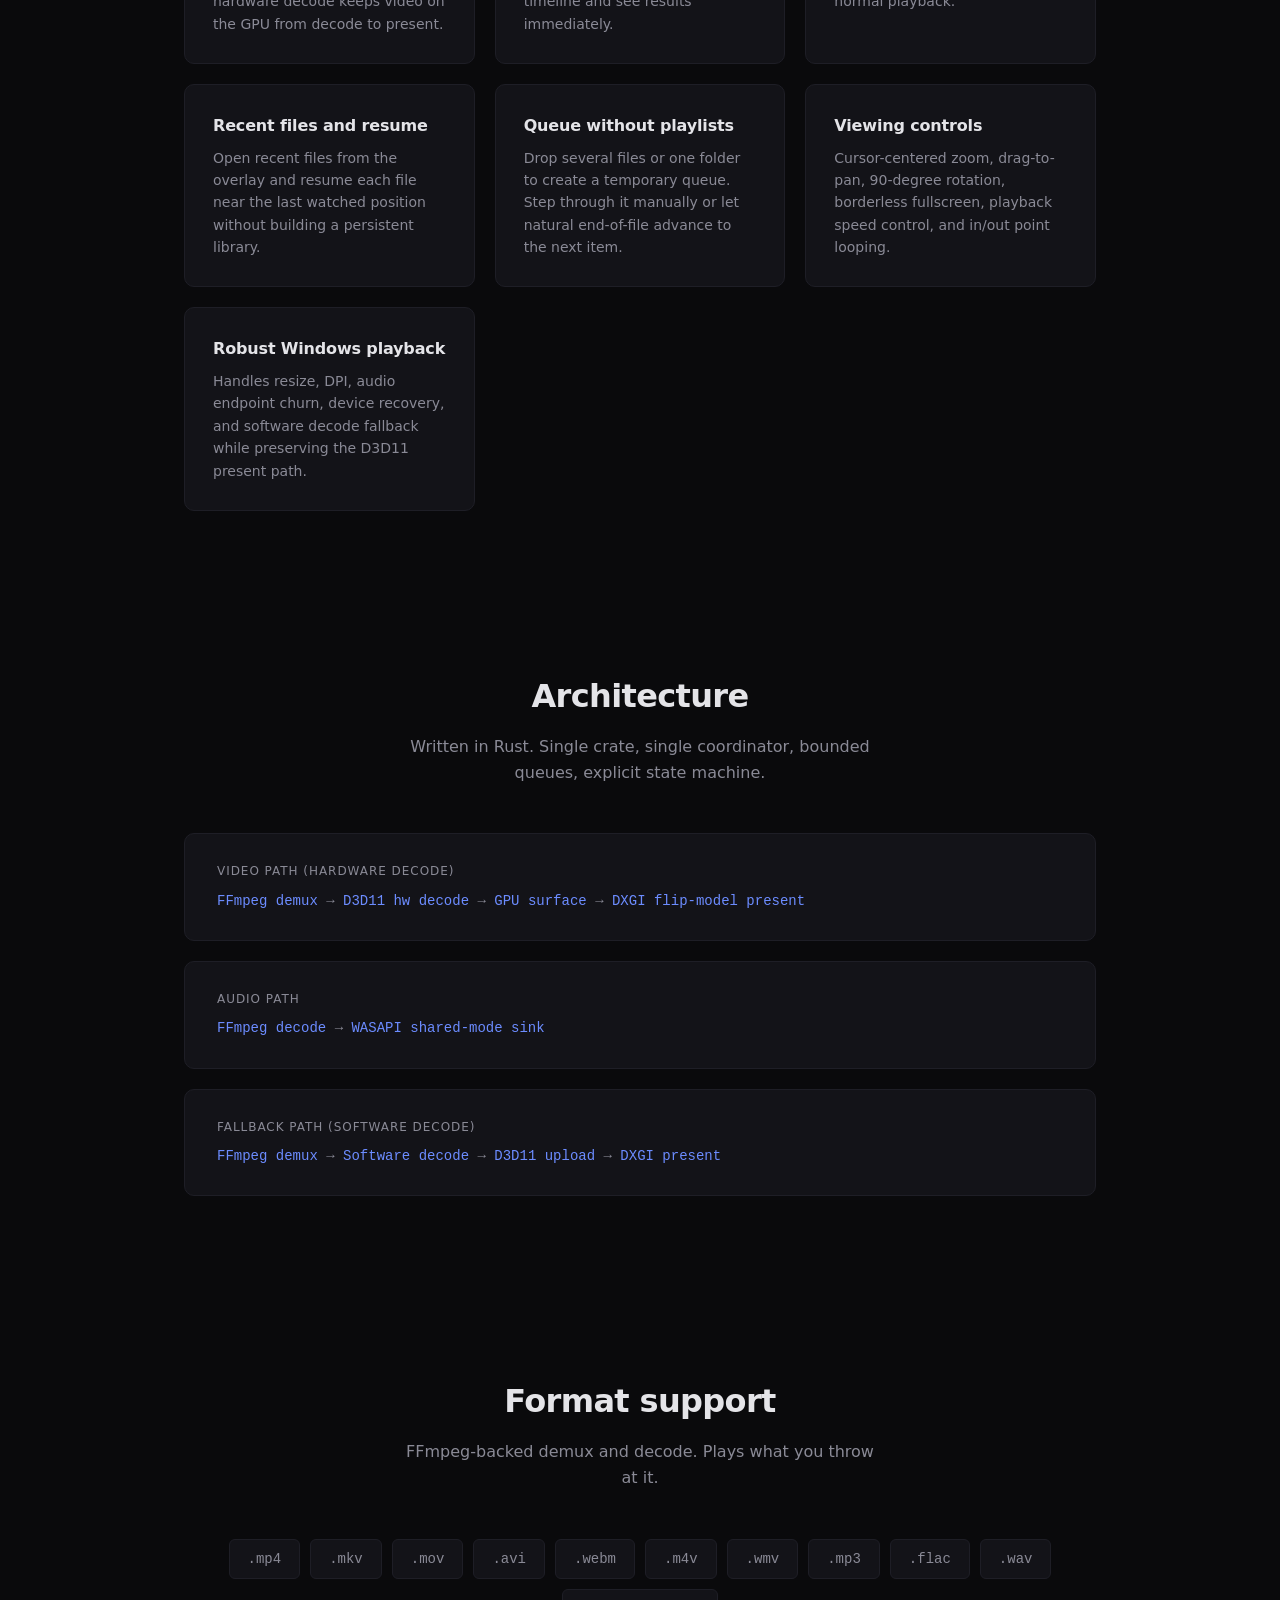
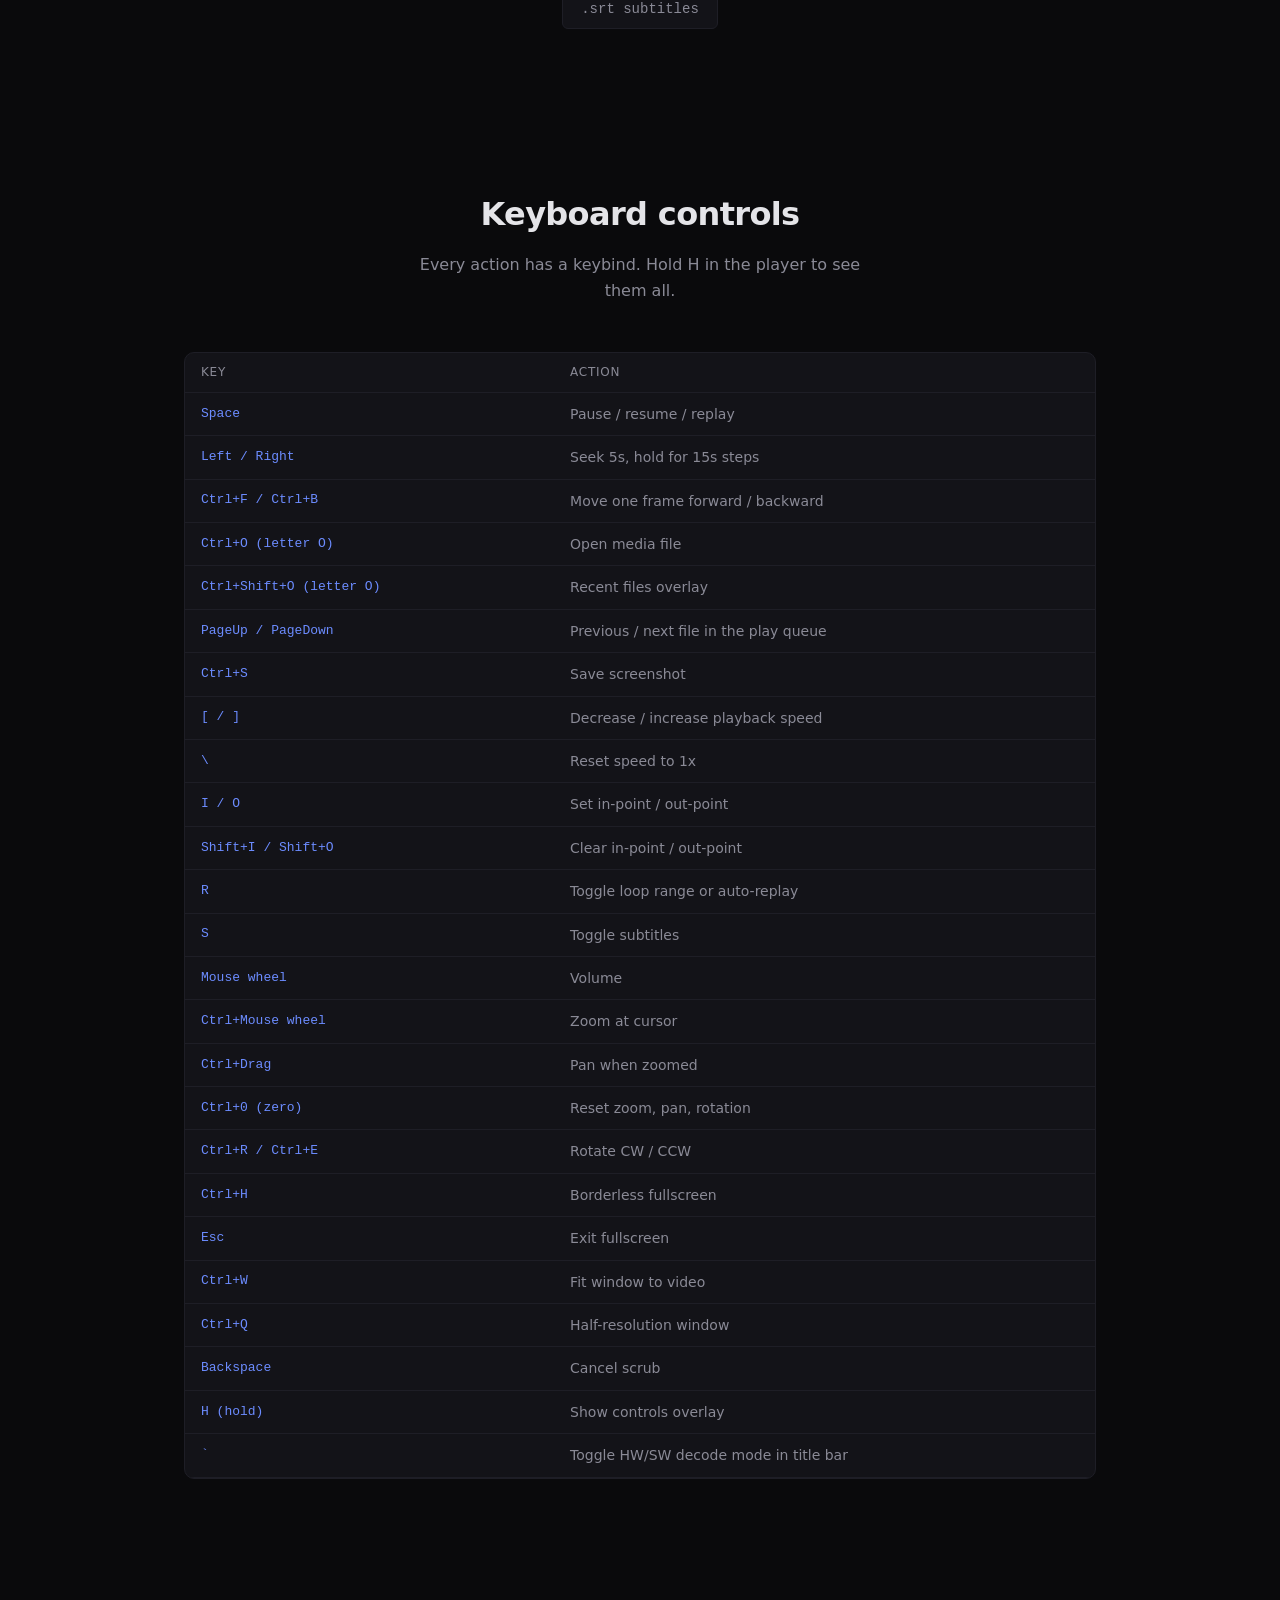
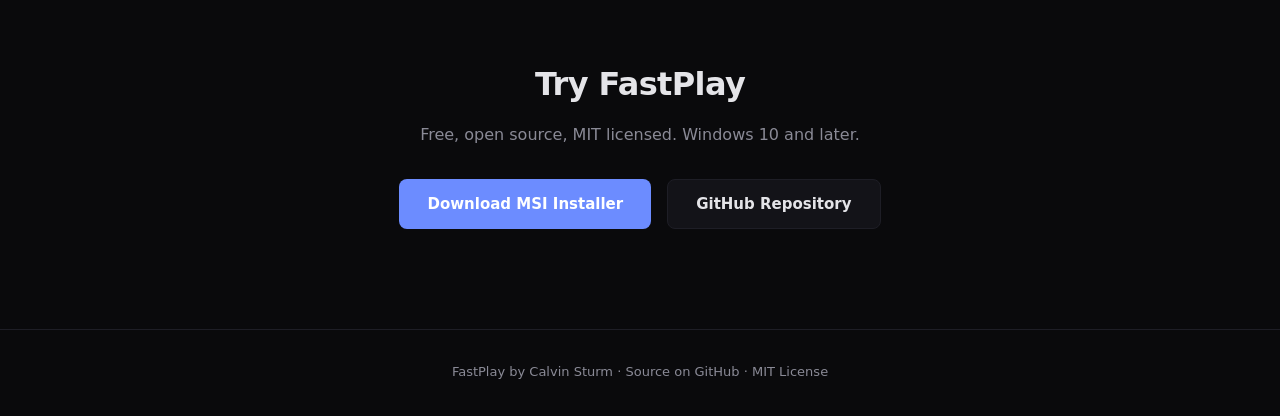
==== commit 7a08ce44: "revert: restore v0.4.1 UI state" ====
--- a/docs/index.html
+++ b/docs/index.html
@@ -3,26 +3,24 @@
 <head>
     <meta charset="UTF-8">
     <meta name="viewport" content="width=device-width, initial-scale=1.0">
-    <title>FastPlay - Fast Windows Video Player for Local Playback</title>
-    <meta name="description" content="FastPlay is a fast, lightweight Windows video player for local files, smooth scrubbing, hardware-accelerated playback, and simple controls.">
-    <meta name="keywords" content="fast Windows video player, lightweight video player, local video player, VLC alternative, hardware accelerated video player, smooth scrubbing, resume playback, Rust Windows video player, D3D11, FFmpeg, open source">
+    <title>FastPlay — A Fast Windows Video Player</title>
+    <meta name="description" content="FastPlay is a free, open-source Windows video player built for fast local playback, responsive seek, per-file resume, and D3D11 hardware presentation.">
+    <meta name="keywords" content="video player, Windows video player, fast video player, media player, hardware decode, D3D11, low latency, open source, Rust, mp4 player, mkv player">
     <meta name="author" content="Calvin Sturm">
     <meta name="robots" content="index, follow">
     <link rel="canonical" href="https://calvinsturm.github.io/FastPlay/">
 
     <!-- Open Graph -->
     <meta property="og:type" content="website">
-    <meta property="og:title" content="FastPlay - Fast Windows Video Player">
-    <meta property="og:description" content="A fast, lightweight native Windows video player for local playback, responsive seeking, hardware-accelerated decode, and simple controls.">
+    <meta property="og:title" content="FastPlay — A Fast Windows Video Player">
+    <meta property="og:description" content="Free, open-source Windows video player. Fast local playback, responsive seek, play queue, and GPU-resident presentation.">
     <meta property="og:url" content="https://calvinsturm.github.io/FastPlay/">
     <meta property="og:site_name" content="FastPlay">
-    <meta property="og:image" content="https://calvinsturm.github.io/FastPlay/assets/fastplay-demo.gif">
 
     <!-- Twitter Card -->
     <meta name="twitter:card" content="summary_large_image">
-    <meta name="twitter:title" content="FastPlay - Fast Windows Video Player">
-    <meta name="twitter:description" content="A fast, lightweight native Windows video player for local playback, responsive seeking, hardware-accelerated decode, and simple controls.">
-    <meta name="twitter:image" content="https://calvinsturm.github.io/FastPlay/assets/fastplay-demo.gif">
+    <meta name="twitter:title" content="FastPlay — A Fast Windows Video Player">
+    <meta name="twitter:description" content="Free, open-source Windows video player. Fast local playback, responsive seek, play queue, and GPU-resident presentation.">
 
     <!-- Structured Data -->
     <script type="application/ld+json">
@@ -33,16 +31,12 @@
         "operatingSystem": "Windows 10, Windows 11",
         "applicationCategory": "MultimediaApplication",
         "applicationSubCategory": "Video Player",
-        "description": "FastPlay is a fast, lightweight native Windows video player for local playback, responsive seeking, hardware-accelerated decode, and simple controls.",
-        "softwareVersion": "0.4.1",
+        "description": "A fast, free, open-source Windows video player with hardware-accelerated decode, responsive seek, per-file resume, a lightweight play queue, and GPU-resident presentation.",
+        "softwareVersion": "0.4.0",
         "license": "https://opensource.org/licenses/MIT",
         "url": "https://calvinsturm.github.io/FastPlay/",
         "downloadUrl": "https://github.com/CalvinSturm/FastPlay/releases/latest",
-        "codeRepository": "https://github.com/CalvinSturm/FastPlay",
-        "programmingLanguage": "Rust",
-        "releaseNotes": "https://github.com/CalvinSturm/FastPlay/blob/main/docs/release-notes-v0.4.1.md",
-        "screenshot": "https://calvinsturm.github.io/FastPlay/assets/fastplay-demo.gif",
-        "image": "https://calvinsturm.github.io/FastPlay/assets/fastplay-demo.gif",
+        "releaseNotes": "https://github.com/CalvinSturm/FastPlay/blob/main/docs/release-notes-v0.4.0.md",
         "author": {
             "@type": "Person",
             "name": "Calvin Sturm",
@@ -58,72 +52,6 @@
     }
     </script>
 
-    <!-- FAQ Structured Data (mirrors the visible FAQ section below) -->
-    <script type="application/ld+json">
-    {
-        "@context": "https://schema.org",
-        "@type": "FAQPage",
-        "mainEntity": [
-            {
-                "@type": "Question",
-                "name": "What is FastPlay?",
-                "acceptedAnswer": {
-                    "@type": "Answer",
-                    "text": "FastPlay is a fast, lightweight native Windows video player built for local video playback, responsive seeking, hardware-accelerated decode, and simple controls."
-                }
-            },
-            {
-                "@type": "Question",
-                "name": "Is FastPlay a VLC alternative?",
-                "acceptedAnswer": {
-                    "@type": "Answer",
-                    "text": "FastPlay can be used as a lightweight VLC alternative for Windows users who mainly want simple local file playback, fast startup, smooth scrubbing, and responsive controls. VLC is still better for advanced streaming, disc playback, filters, plugins, and cross-platform use."
-                }
-            },
-            {
-                "@type": "Question",
-                "name": "What platforms does FastPlay support?",
-                "acceptedAnswer": {
-                    "@type": "Answer",
-                    "text": "FastPlay is built for Windows 10 and later, 64-bit."
-                }
-            },
-            {
-                "@type": "Question",
-                "name": "Is FastPlay free?",
-                "acceptedAnswer": {
-                    "@type": "Answer",
-                    "text": "Yes. FastPlay is free and open source under the MIT License."
-                }
-            },
-            {
-                "@type": "Question",
-                "name": "What makes FastPlay fast?",
-                "acceptedAnswer": {
-                    "@type": "Answer",
-                    "text": "FastPlay is built around native Windows playback, FFmpeg demux and decode, D3D11 hardware decode, DXGI presentation, bounded queues, stale-work dropping during seek, and WASAPI audio."
-                }
-            },
-            {
-                "@type": "Question",
-                "name": "Does FastPlay support subtitles?",
-                "acceptedAnswer": {
-                    "@type": "Answer",
-                    "text": "FastPlay supports external sidecar .srt subtitle files placed next to the media file. Embedded subtitle tracks and other subtitle formats are not loaded, and styling is intentionally minimal."
-                }
-            },
-            {
-                "@type": "Question",
-                "name": "Is FastPlay the fastest video player?",
-                "acceptedAnswer": {
-                    "@type": "Answer",
-                    "text": "FastPlay is designed for fast local playback, but \"fastest\" claims require measured benchmark data. Benchmark comparisons for startup, seek, resume, memory, and playback are still pending."
-                }
-            }
-        ]
-    }
-    </script>
-
     <style>
         :root {
             --bg: #0a0a0c;
@@ -517,153 +445,6 @@
 
         footer a:hover {
             color: var(--text);
-        }
-
-        /* Prose blocks (at a glance, audience) */
-        .prose {
-            max-width: 760px;
-            margin: 0 auto;
-        }
-
-        .prose p {
-            color: var(--text-muted);
-            font-size: 16px;
-            margin-bottom: 16px;
-        }
-
-        /* Two-column audience comparison */
-        .audience-grid {
-            display: grid;
-            grid-template-columns: repeat(auto-fit, minmax(280px, 1fr));
-            gap: 20px;
-        }
-
-        .audience-card {
-            background: var(--surface);
-            border: 1px solid var(--border);
-            border-radius: 10px;
-            padding: 28px;
-        }
-
-        .audience-card h3 {
-            font-size: 18px;
-            font-weight: 600;
-            margin-bottom: 16px;
-            letter-spacing: -0.01em;
-        }
-
-        .audience-card ul {
-            list-style: none;
-            display: grid;
-            gap: 10px;
-        }
-
-        .audience-card li {
-            color: var(--text-muted);
-            font-size: 14px;
-            padding-left: 22px;
-            position: relative;
-        }
-
-        .audience-card li::before {
-            content: "→";
-            position: absolute;
-            left: 0;
-            color: var(--accent);
-        }
-
-        /* Facts table */
-        .facts-wrapper {
-            background: var(--surface);
-            border: 1px solid var(--border);
-            border-radius: 10px;
-            overflow: hidden;
-            max-width: 760px;
-            margin: 0 auto;
-        }
-
-        .facts-table {
-            width: 100%;
-            border-collapse: collapse;
-        }
-
-        .facts-table th,
-        .facts-table td {
-            text-align: left;
-            padding: 12px 20px;
-            font-size: 14px;
-            border-bottom: 1px solid var(--border);
-            vertical-align: top;
-        }
-
-        .facts-table tr:last-child th,
-        .facts-table tr:last-child td {
-            border-bottom: none;
-        }
-
-        .facts-table th {
-            color: var(--text-muted);
-            font-weight: 500;
-            width: 36%;
-            white-space: nowrap;
-        }
-
-        .facts-table td {
-            color: var(--text);
-        }
-
-        /* FAQ */
-        .faq-list {
-            max-width: 760px;
-            margin: 0 auto;
-            display: grid;
-            gap: 16px;
-        }
-
-        .faq-item {
-            background: var(--surface);
-            border: 1px solid var(--border);
-            border-radius: 10px;
-            padding: 24px 28px;
-        }
-
-        .faq-item h3 {
-            font-size: 16px;
-            font-weight: 600;
-            margin-bottom: 8px;
-        }
-
-        .faq-item p {
-            color: var(--text-muted);
-            font-size: 14px;
-        }
-
-        .faq-item a {
-            color: var(--accent);
-            text-decoration: none;
-        }
-
-        .faq-item a:hover {
-            text-decoration: underline;
-        }
-
-        /* Inline intent links row */
-        .intent-links {
-            max-width: 760px;
-            margin: 32px auto 0;
-            text-align: center;
-            font-size: 14px;
-            color: var(--text-muted);
-            line-height: 2;
-        }
-
-        .intent-links a {
-            color: var(--accent);
-            text-decoration: none;
-        }
-
-        .intent-links a:hover {
-            text-decoration: underline;
         }
 
         /* Responsive */
@@ -695,11 +476,10 @@
     <div class="container">
         <a class="nav-brand" href="#">FastPlay</a>
         <ul class="nav-links">
-            <li><a href="#release">v0.4.1</a></li>
+            <li><a href="#release">v0.4.0</a></li>
             <li><a href="#features">Features</a></li>
             <li><a href="#architecture">Architecture</a></li>
-            <li><a href="#vlc">vs VLC</a></li>
-            <li><a href="#faq">FAQ</a></li>
+            <li><a href="#controls">Controls</a></li>
             <li><a href="https://github.com/CalvinSturm/FastPlay">GitHub</a></li>
         </ul>
     </div>
@@ -707,17 +487,17 @@
 
 <header class="hero">
     <div class="container">
-        <h1>A <span>fast</span> Windows video player for local files</h1>
-        <p>FastPlay is a lightweight native Windows video player built to open local videos quickly, seek responsively, use hardware-accelerated decode, and stay out of the way.</p>
+        <h1>A <span>faster</span> Windows video player</h1>
+        <p>Open local files quickly. Scrub without friction. Resume where you left off. Hardware-accelerated decode with GPU-resident D3D11 presentation.</p>
         <div class="hero-actions">
-            <a class="btn btn-primary" href="https://github.com/CalvinSturm/FastPlay/releases/latest">Download FastPlay for Windows</a>
-            <a class="btn btn-secondary" href="https://github.com/CalvinSturm/FastPlay">View Source on GitHub</a>
-        </div>
-        <span class="version-badge">v0.4.1 &middot; Windows 10+ &middot; MIT License</span>
+            <a class="btn btn-primary" href="https://github.com/CalvinSturm/FastPlay/releases/latest">Download for Windows</a>
+            <a class="btn btn-secondary" href="https://github.com/CalvinSturm/FastPlay">View Source</a>
+        </div>
+        <span class="version-badge">v0.4.0 &middot; Windows 10+ &middot; MIT License</span>
         <span class="hero-note">Windows x64 local playback. No streaming, media library, or plugin system.</span>
 
         <div class="demo">
-            <img src="assets/fastplay-demo.gif" width="800" height="450" alt="FastPlay fast Windows video player playing a local video file with timeline scrubbing controls.">
+            <img src="https://github.com/user-attachments/assets/ac8ae5f1-b4e3-42ca-b21e-c20c1c5de5c0" alt="FastPlay playback demo">
         </div>
     </div>
 </header>
@@ -725,33 +505,14 @@
 <section id="release">
     <div class="container">
         <div class="release-panel">
-            <h2>New in v0.4.1: Playback Robustness</h2>
-            <p>FastPlay v0.4.1 focuses on stability and playback robustness: safer shutdown behavior and better audio continuity when heavy files fall back to software video decoding.</p>
+            <h2>New in v0.4.0: lightweight queue and folder playback</h2>
+            <p>Drop multiple files or a folder, step through the queue with PageUp and PageDown, and let FastPlay auto-advance when the current file naturally ends. The queue is session-only and stays deliberately outside media-library territory.</p>
             <ul class="release-list">
-                <li><strong>Close reliability</strong>Fixed an intermittent crash or freeze during window close by avoiding fragile in-process GPU teardown.</li>
-                <li><strong>Realtime audio</strong>Moved audio decode to an independent worker so slow software video decode does not starve WASAPI audio.</li>
-                <li><strong>Diagnostics</strong>Added env-gated audio diagnostics for underruns, queue depth, and WASAPI behavior.</li>
+                <li><strong>Multi-file drops</strong>Build an in-memory queue from selected files or a non-recursive folder drop.</li>
+                <li><strong>Manual next / previous</strong>Use PageDown and PageUp to move through the current queue without wrapping.</li>
+                <li><strong>Natural auto-advance</strong>Move to the next file at end-of-file while respecting loops, replay, and in/out ranges.</li>
             </ul>
         </div>
-    </div>
-</section>
-
-<section id="overview">
-    <div class="container">
-        <div class="section-heading">
-            <h2>FastPlay at a glance</h2>
-        </div>
-        <div class="prose">
-            <p>FastPlay is a native Windows video player built for local playback. It focuses on fast startup, responsive seeking, smooth playback, hardware-accelerated decode, and simple controls.</p>
-            <p>FastPlay is not trying to replace every advanced VLC feature. It is focused on a simpler, faster local playback experience for Windows users.</p>
-        </div>
-        <p class="intent-links">
-            <a href="fast-windows-video-player/">Fast Windows video player</a> &middot;
-            <a href="play-videos-fast/">Play videos fast on Windows</a> &middot;
-            <a href="lightweight-video-player/">Lightweight video player for Windows</a> &middot;
-            <a href="vlc-alternative/">VLC alternative for Windows</a> &middot;
-            <a href="benchmarks/">FastPlay benchmarks</a>
-        </p>
     </div>
 </section>
 
@@ -826,7 +587,7 @@
     <div class="container">
         <div class="section-heading">
             <h2>Format support</h2>
-            <p>FFmpeg-backed demux and decode support for common local video formats.</p>
+            <p>FFmpeg-backed demux and decode. Plays what you throw at it.</p>
         </div>
         <div class="format-tags">
             <span class="format-tag">.mp4</span>
@@ -840,67 +601,6 @@
             <span class="format-tag">.flac</span>
             <span class="format-tag">.wav</span>
             <span class="format-tag">.srt subtitles</span>
-        </div>
-    </div>
-</section>
-
-<section id="vlc">
-    <div class="container">
-        <div class="section-heading">
-            <h2>Who FastPlay is for</h2>
-            <p>FastPlay is a focused tool. Here is where it fits, and where VLC is still the better choice.</p>
-        </div>
-        <div class="audience-grid">
-            <div class="audience-card">
-                <h3>FastPlay is a good fit if you want</h3>
-                <ul>
-                    <li>A fast Windows video player for local files</li>
-                    <li>A lightweight media player without a media-library workflow</li>
-                    <li>Smooth scrubbing and responsive seek behavior</li>
-                    <li>Resume-friendly everyday playback</li>
-                    <li>Hardware-accelerated playback on Windows</li>
-                    <li>Simple controls without plugin or settings clutter</li>
-                </ul>
-            </div>
-            <div class="audience-card">
-                <h3>VLC is still better if you need</h3>
-                <ul>
-                    <li>Advanced codec tools</li>
-                    <li>Network streams</li>
-                    <li>Disc playback</li>
-                    <li>Filters and plugins</li>
-                    <li>Cross-platform support</li>
-                    <li>Deep media troubleshooting tools</li>
-                </ul>
-            </div>
-        </div>
-        <p class="intent-links">
-            Read more: <a href="vlc-alternative/">FastPlay as a VLC alternative for Windows</a>
-        </p>
-    </div>
-</section>
-
-<section id="facts">
-    <div class="container">
-        <div class="section-heading">
-            <h2>FastPlay facts</h2>
-            <p>A quick reference for the essentials.</p>
-        </div>
-        <div class="facts-wrapper">
-            <table class="facts-table">
-                <tbody>
-                    <tr><th>Product</th><td>FastPlay</td></tr>
-                    <tr><th>Developer</th><td>Calvin Sturm</td></tr>
-                    <tr><th>Category</th><td>Windows video player</td></tr>
-                    <tr><th>Platform</th><td>Windows 10 and later, 64-bit</td></tr>
-                    <tr><th>License</th><td>MIT License (free and open source)</td></tr>
-                    <tr><th>Primary use</th><td>Local video playback</td></tr>
-                    <tr><th>Main benefits</th><td>Fast startup, responsive seeking, hardware-accelerated decode, simple controls</td></tr>
-                    <tr><th>Technology</th><td>Rust, FFmpeg, D3D11, DXGI, WASAPI</td></tr>
-                    <tr><th>Best for</th><td>Users who want a fast lightweight Windows video player for local files</td></tr>
-                    <tr><th>Not designed for</th><td>Advanced network streaming, disc playback, broadcast workflows, or replacing every VLC power-user feature</td></tr>
-                </tbody>
-            </table>
         </div>
     </div>
 </section>
@@ -948,44 +648,6 @@
     </div>
 </section>
 
-<section id="faq">
-    <div class="container">
-        <div class="section-heading">
-            <h2>Frequently asked questions</h2>
-        </div>
-        <div class="faq-list">
-            <article class="faq-item">
-                <h3>What is FastPlay?</h3>
-                <p>FastPlay is a fast, lightweight native Windows video player built for local video playback, responsive seeking, hardware-accelerated decode, and simple controls.</p>
-            </article>
-            <article class="faq-item">
-                <h3>Is FastPlay a VLC alternative?</h3>
-                <p>FastPlay can be used as a lightweight <a href="vlc-alternative/">VLC alternative for Windows</a> users who mainly want simple local file playback, fast startup, smooth scrubbing, and responsive controls. VLC is still better for advanced streaming, disc playback, filters, plugins, and cross-platform use.</p>
-            </article>
-            <article class="faq-item">
-                <h3>What platforms does FastPlay support?</h3>
-                <p>FastPlay is built for Windows 10 and later, 64-bit.</p>
-            </article>
-            <article class="faq-item">
-                <h3>Is FastPlay free?</h3>
-                <p>Yes. FastPlay is free and open source under the MIT License.</p>
-            </article>
-            <article class="faq-item">
-                <h3>What makes FastPlay fast?</h3>
-                <p>FastPlay is built around native Windows playback, FFmpeg demux/decode, D3D11 hardware decode, DXGI presentation, bounded queues, stale-work dropping during seek, and WASAPI audio.</p>
-            </article>
-            <article class="faq-item">
-                <h3>Does FastPlay support subtitles?</h3>
-                <p>FastPlay supports external sidecar <code>.srt</code> subtitle files placed next to the media file. Embedded subtitle tracks and other subtitle formats are not loaded, and styling is intentionally minimal.</p>
-            </article>
-            <article class="faq-item">
-                <h3>Is FastPlay the fastest video player?</h3>
-                <p>FastPlay is designed for fast local playback, but &ldquo;fastest&rdquo; claims require benchmark data. See the <a href="benchmarks/">FastPlay benchmarks</a> page for the planned startup, seek, resume, memory, and playback comparisons.</p>
-            </article>
-        </div>
-    </div>
-</section>
-
 <section class="cta">
     <div class="container">
         <h2>Try FastPlay</h2>
@@ -999,14 +661,7 @@
 
 <footer>
     <div class="container">
-        <p class="intent-links">
-            <a href="fast-windows-video-player/">Fast Windows video player</a> &middot;
-            <a href="play-videos-fast/">Play videos fast on Windows</a> &middot;
-            <a href="lightweight-video-player/">Lightweight video player for Windows</a> &middot;
-            <a href="vlc-alternative/">VLC alternative for Windows</a> &middot;
-            <a href="benchmarks/">FastPlay benchmarks</a>
-        </p>
-        <p style="margin-top:20px;">FastPlay by <a href="https://github.com/CalvinSturm">Calvin Sturm</a> &middot; <a href="https://github.com/CalvinSturm/FastPlay">Source on GitHub</a> &middot; MIT License</p>
+        <p>FastPlay by <a href="https://github.com/CalvinSturm">Calvin Sturm</a> &middot; <a href="https://github.com/CalvinSturm/FastPlay">Source on GitHub</a> &middot; MIT License</p>
     </div>
 </footer>
 
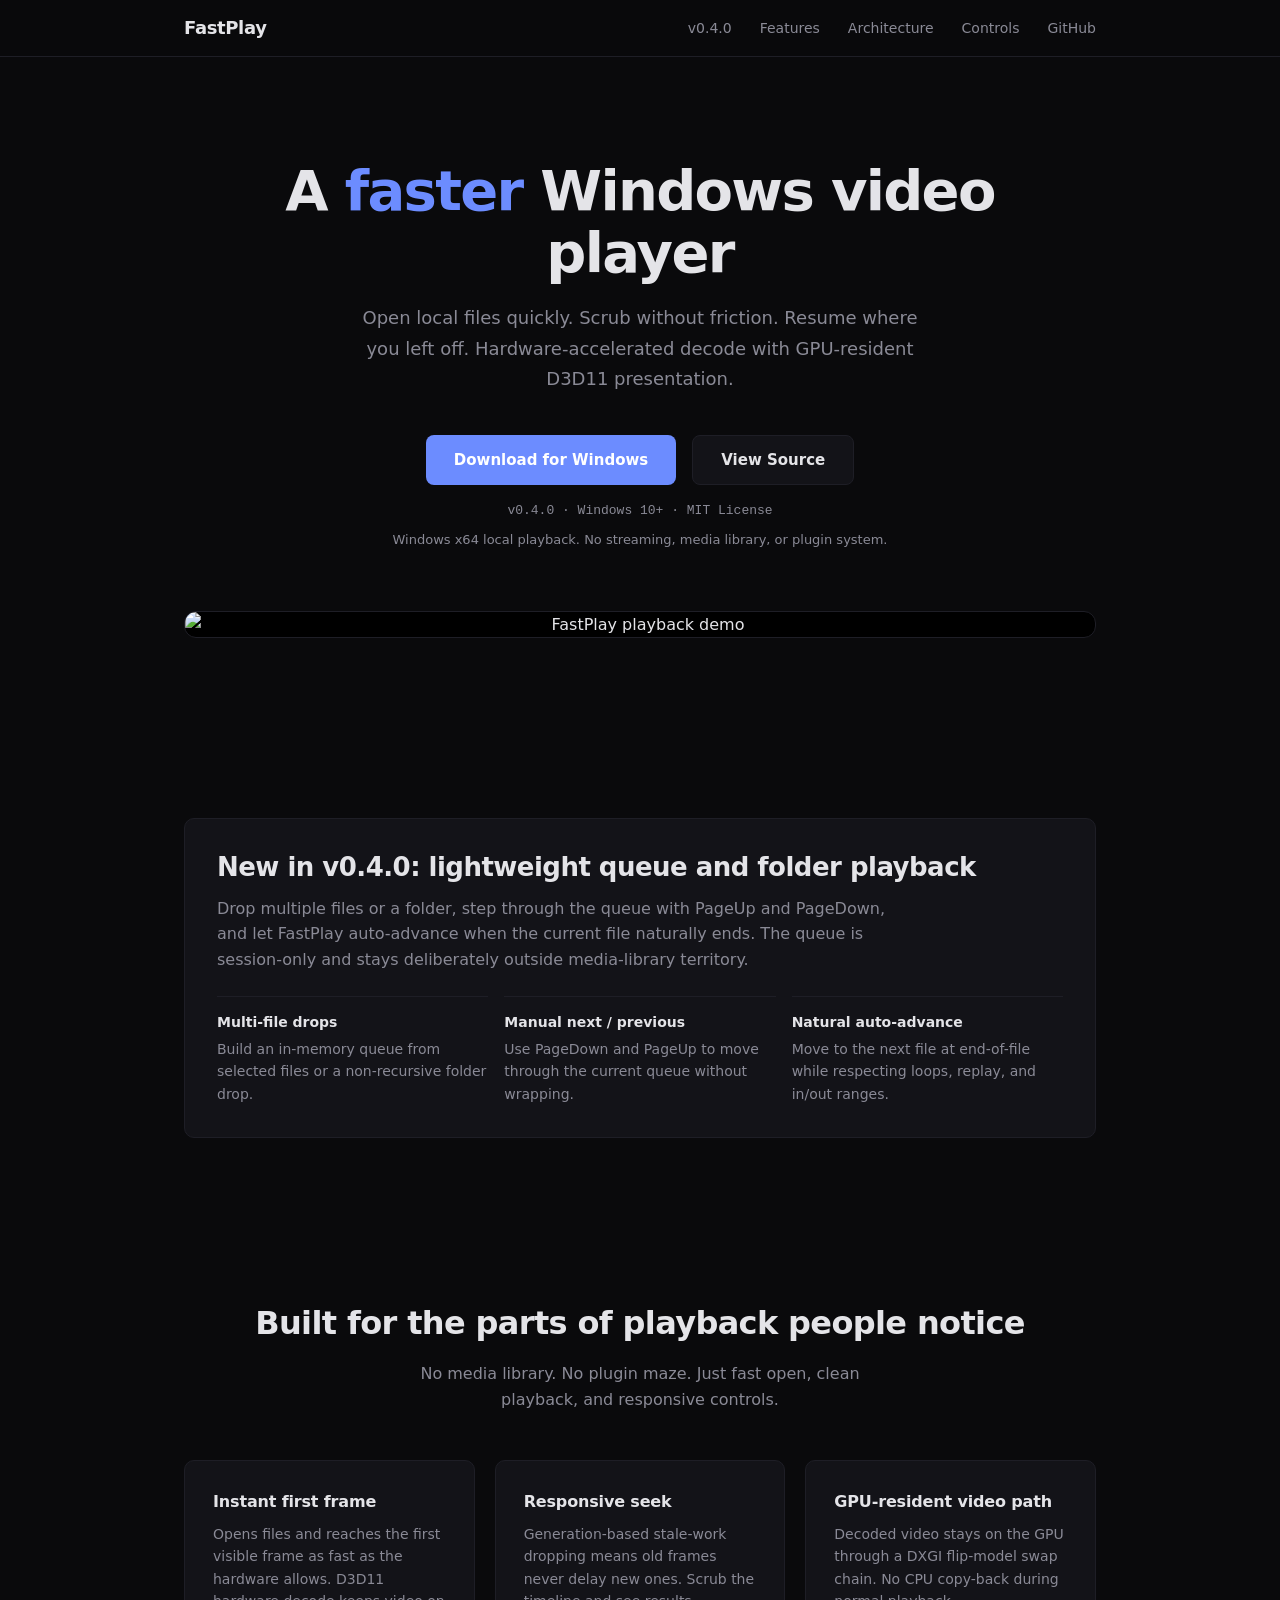
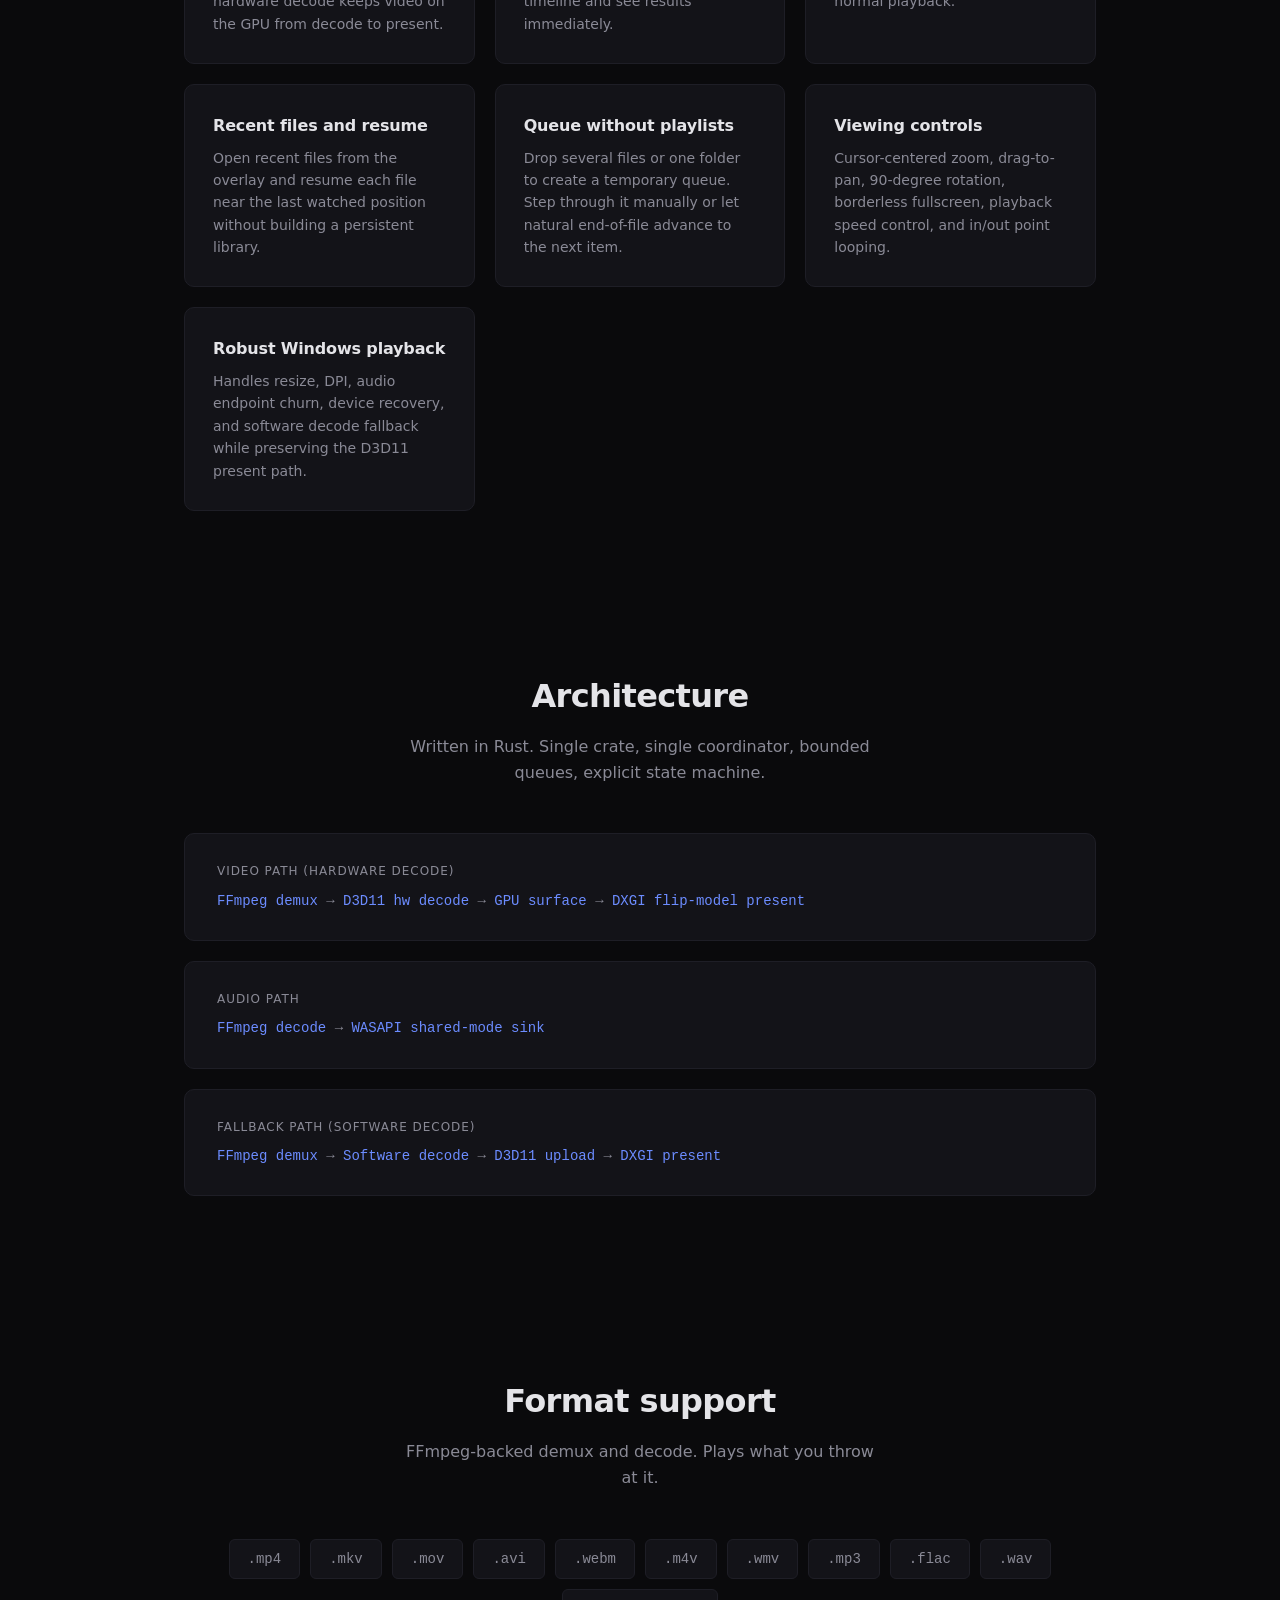
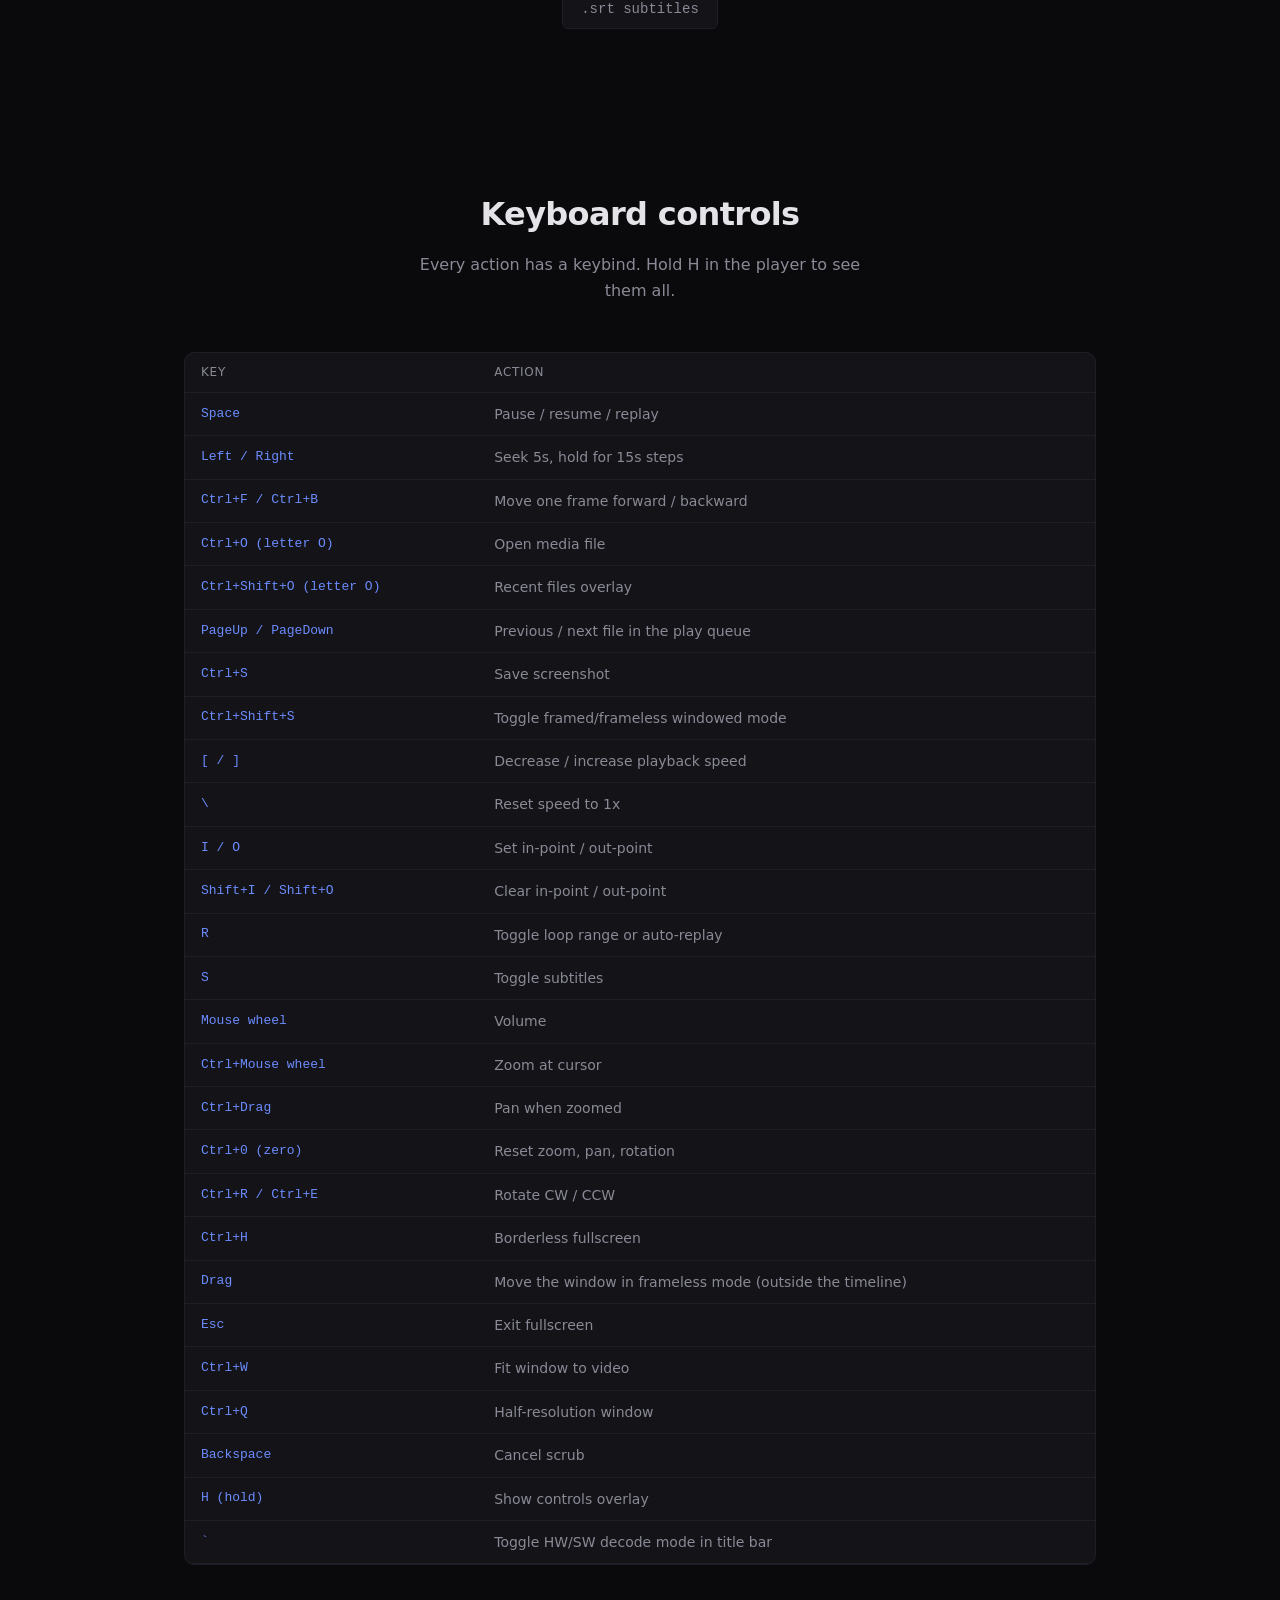
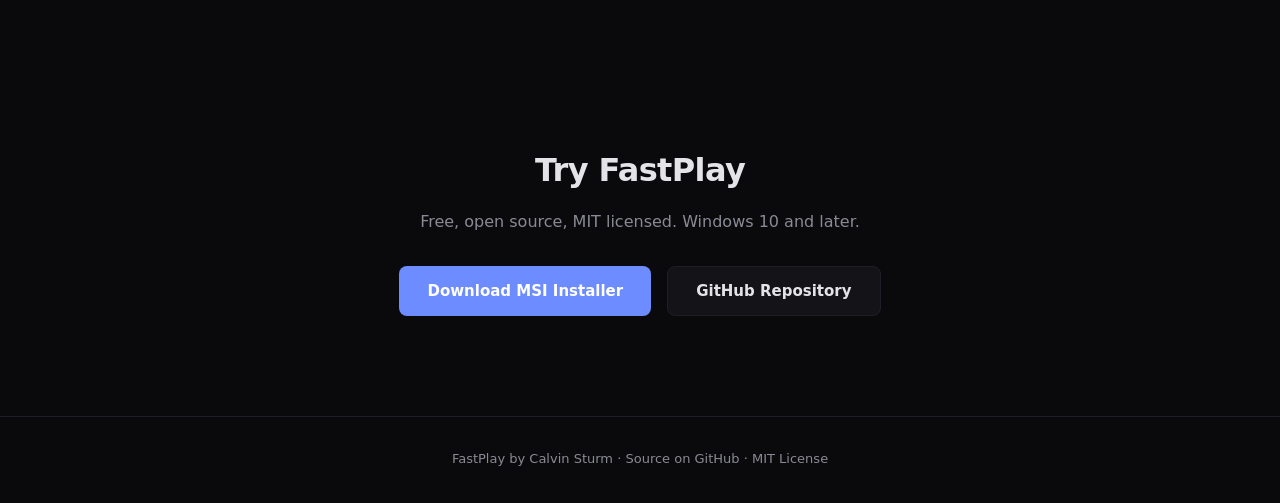
==== commit a5fbe3a7: "feat: add frameless window mode" ====
--- a/docs/index.html
+++ b/docs/index.html
@@ -624,6 +624,7 @@
                     <tr><td>Ctrl+Shift+O (letter O)</td><td>Recent files overlay</td></tr>
                     <tr><td>PageUp / PageDown</td><td>Previous / next file in the play queue</td></tr>
                     <tr><td>Ctrl+S</td><td>Save screenshot</td></tr>
+                    <tr><td>Ctrl+Shift+S</td><td>Toggle framed/frameless windowed mode</td></tr>
                     <tr><td>[ / ]</td><td>Decrease / increase playback speed</td></tr>
                     <tr><td>\</td><td>Reset speed to 1x</td></tr>
                     <tr><td>I / O</td><td>Set in-point / out-point</td></tr>
@@ -636,6 +637,7 @@
                     <tr><td>Ctrl+0 (zero)</td><td>Reset zoom, pan, rotation</td></tr>
                     <tr><td>Ctrl+R / Ctrl+E</td><td>Rotate CW / CCW</td></tr>
                     <tr><td>Ctrl+H</td><td>Borderless fullscreen</td></tr>
+                    <tr><td>Drag</td><td>Move the window in frameless mode (outside the timeline)</td></tr>
                     <tr><td>Esc</td><td>Exit fullscreen</td></tr>
                     <tr><td>Ctrl+W</td><td>Fit window to video</td></tr>
                     <tr><td>Ctrl+Q</td><td>Half-resolution window</td></tr>
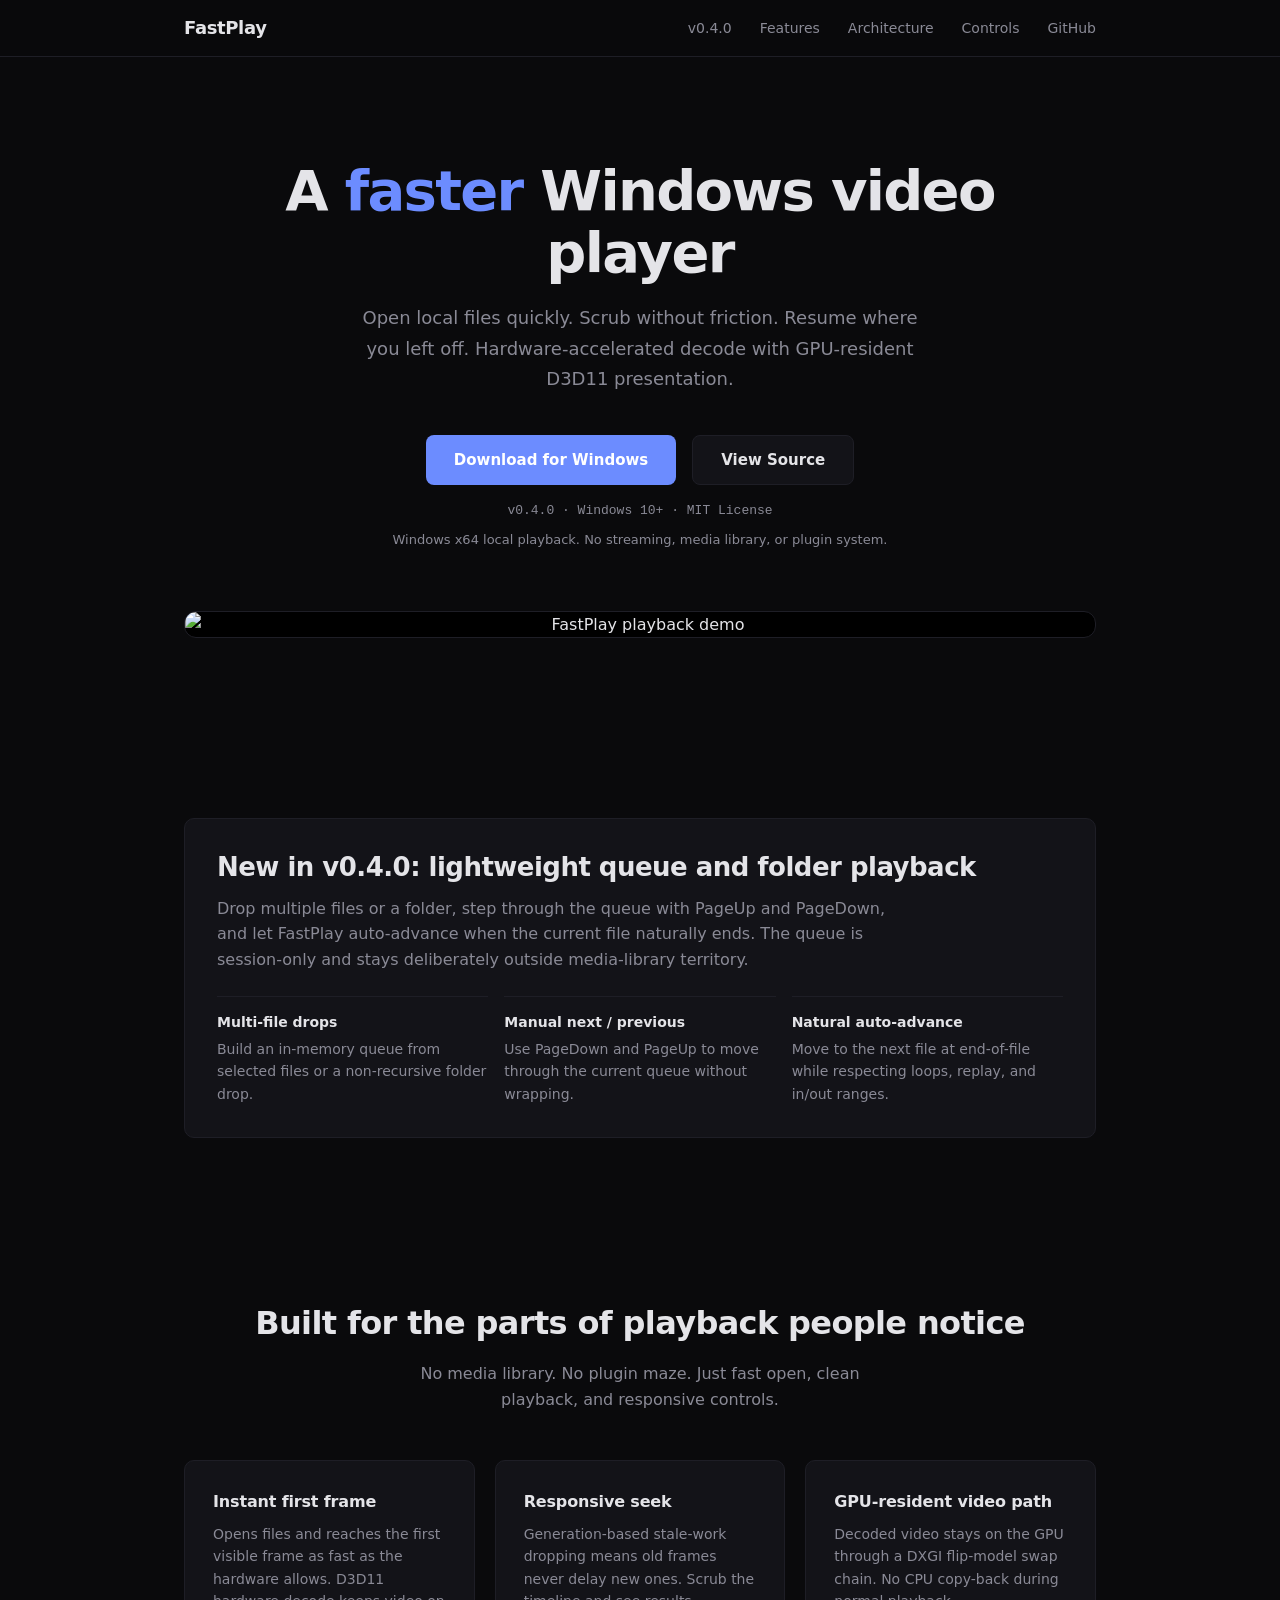
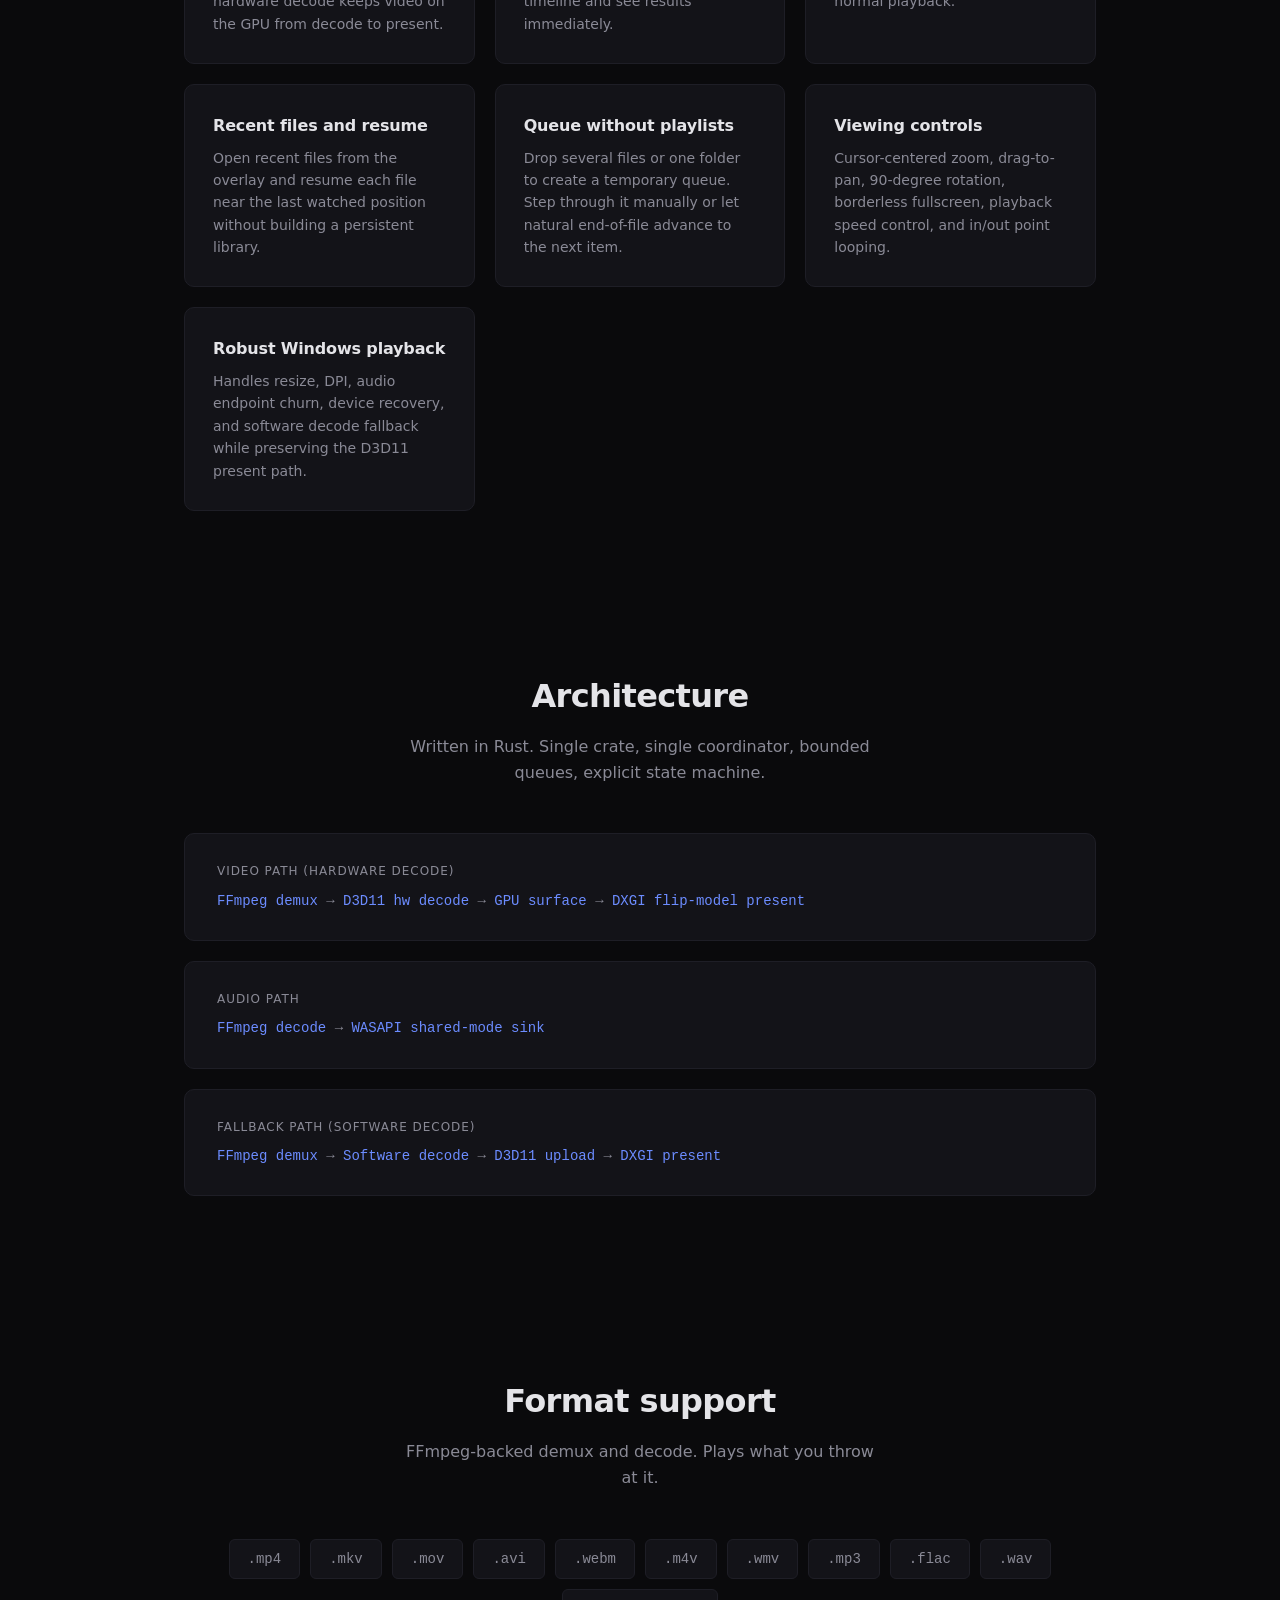
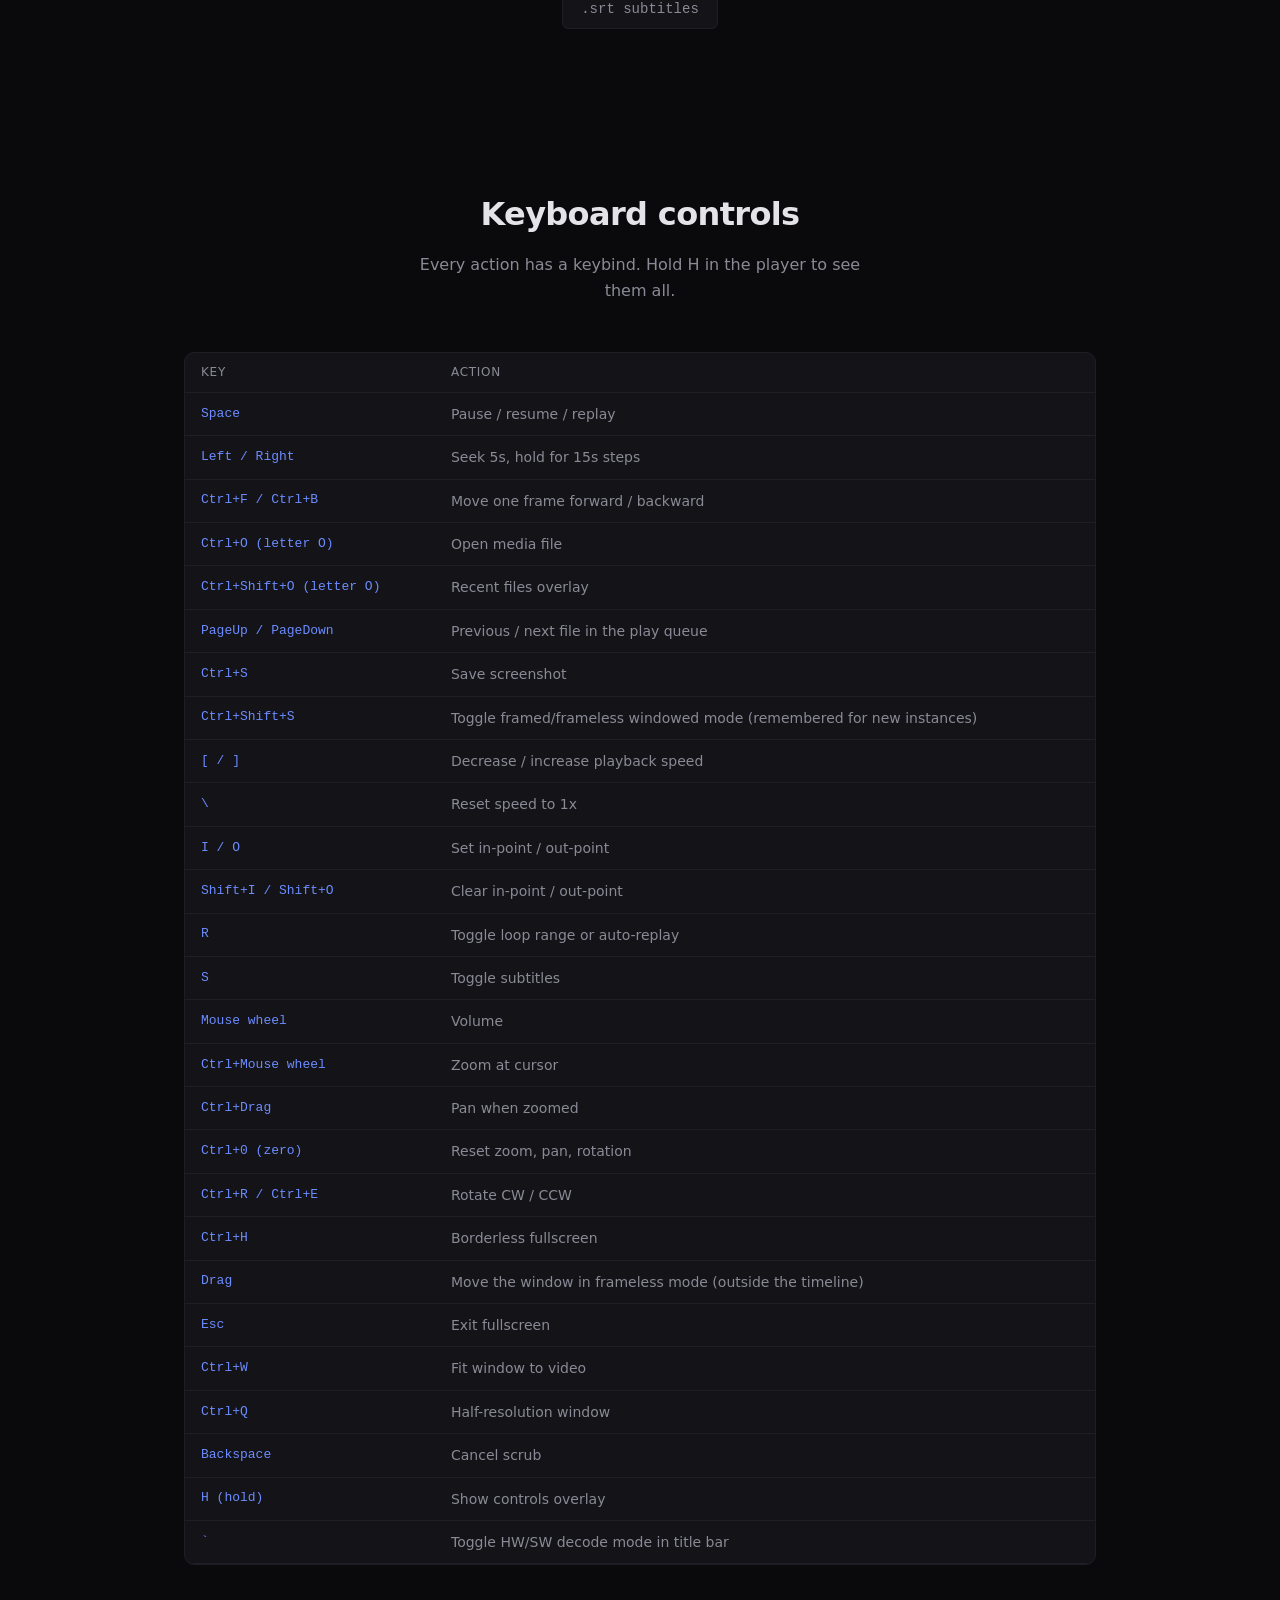
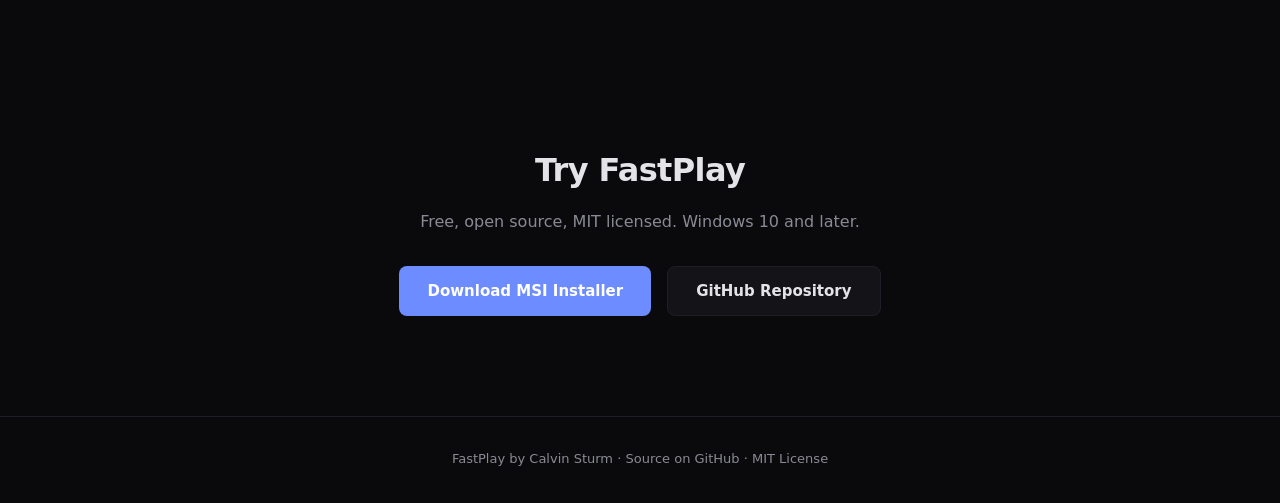
==== commit ff4c5288: "feat: persist frameless window preference" ====
--- a/docs/index.html
+++ b/docs/index.html
@@ -624,7 +624,7 @@
                     <tr><td>Ctrl+Shift+O (letter O)</td><td>Recent files overlay</td></tr>
                     <tr><td>PageUp / PageDown</td><td>Previous / next file in the play queue</td></tr>
                     <tr><td>Ctrl+S</td><td>Save screenshot</td></tr>
-                    <tr><td>Ctrl+Shift+S</td><td>Toggle framed/frameless windowed mode</td></tr>
+                    <tr><td>Ctrl+Shift+S</td><td>Toggle framed/frameless windowed mode (remembered for new instances)</td></tr>
                     <tr><td>[ / ]</td><td>Decrease / increase playback speed</td></tr>
                     <tr><td>\</td><td>Reset speed to 1x</td></tr>
                     <tr><td>I / O</td><td>Set in-point / out-point</td></tr>
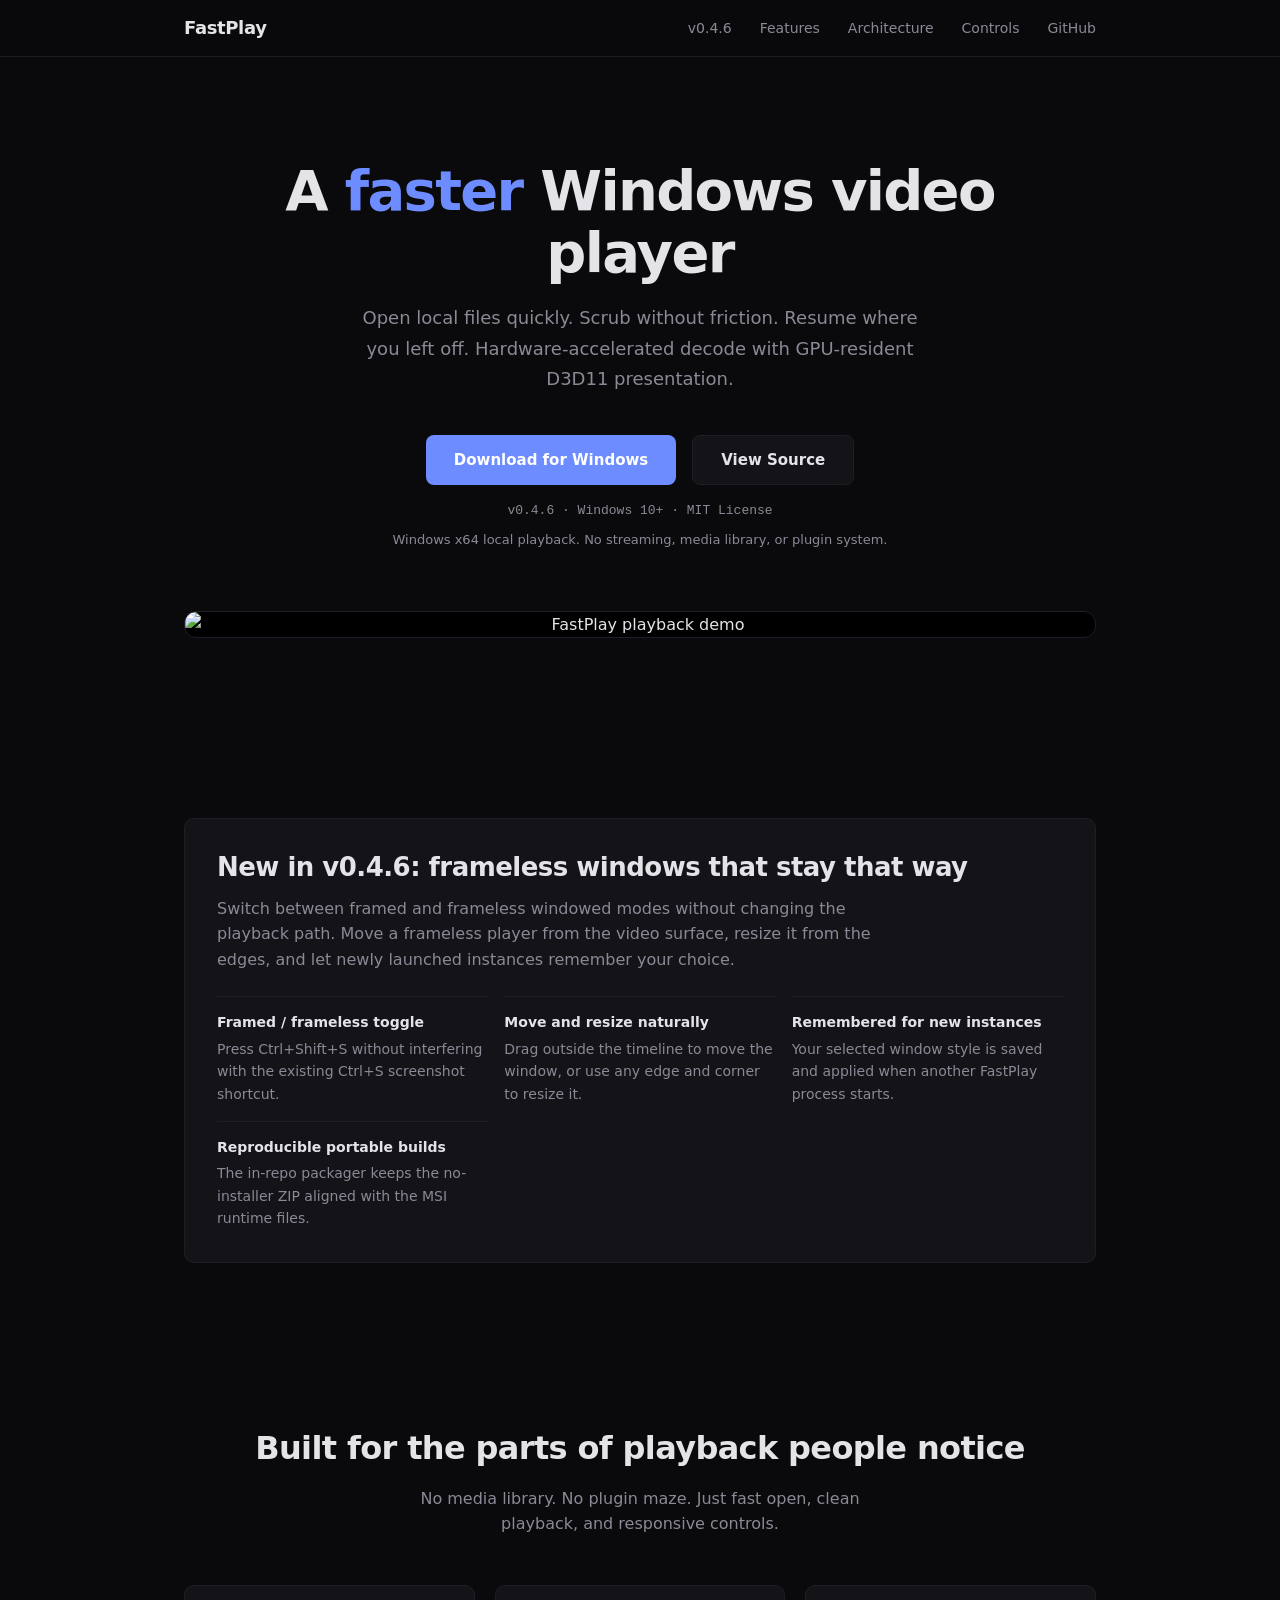
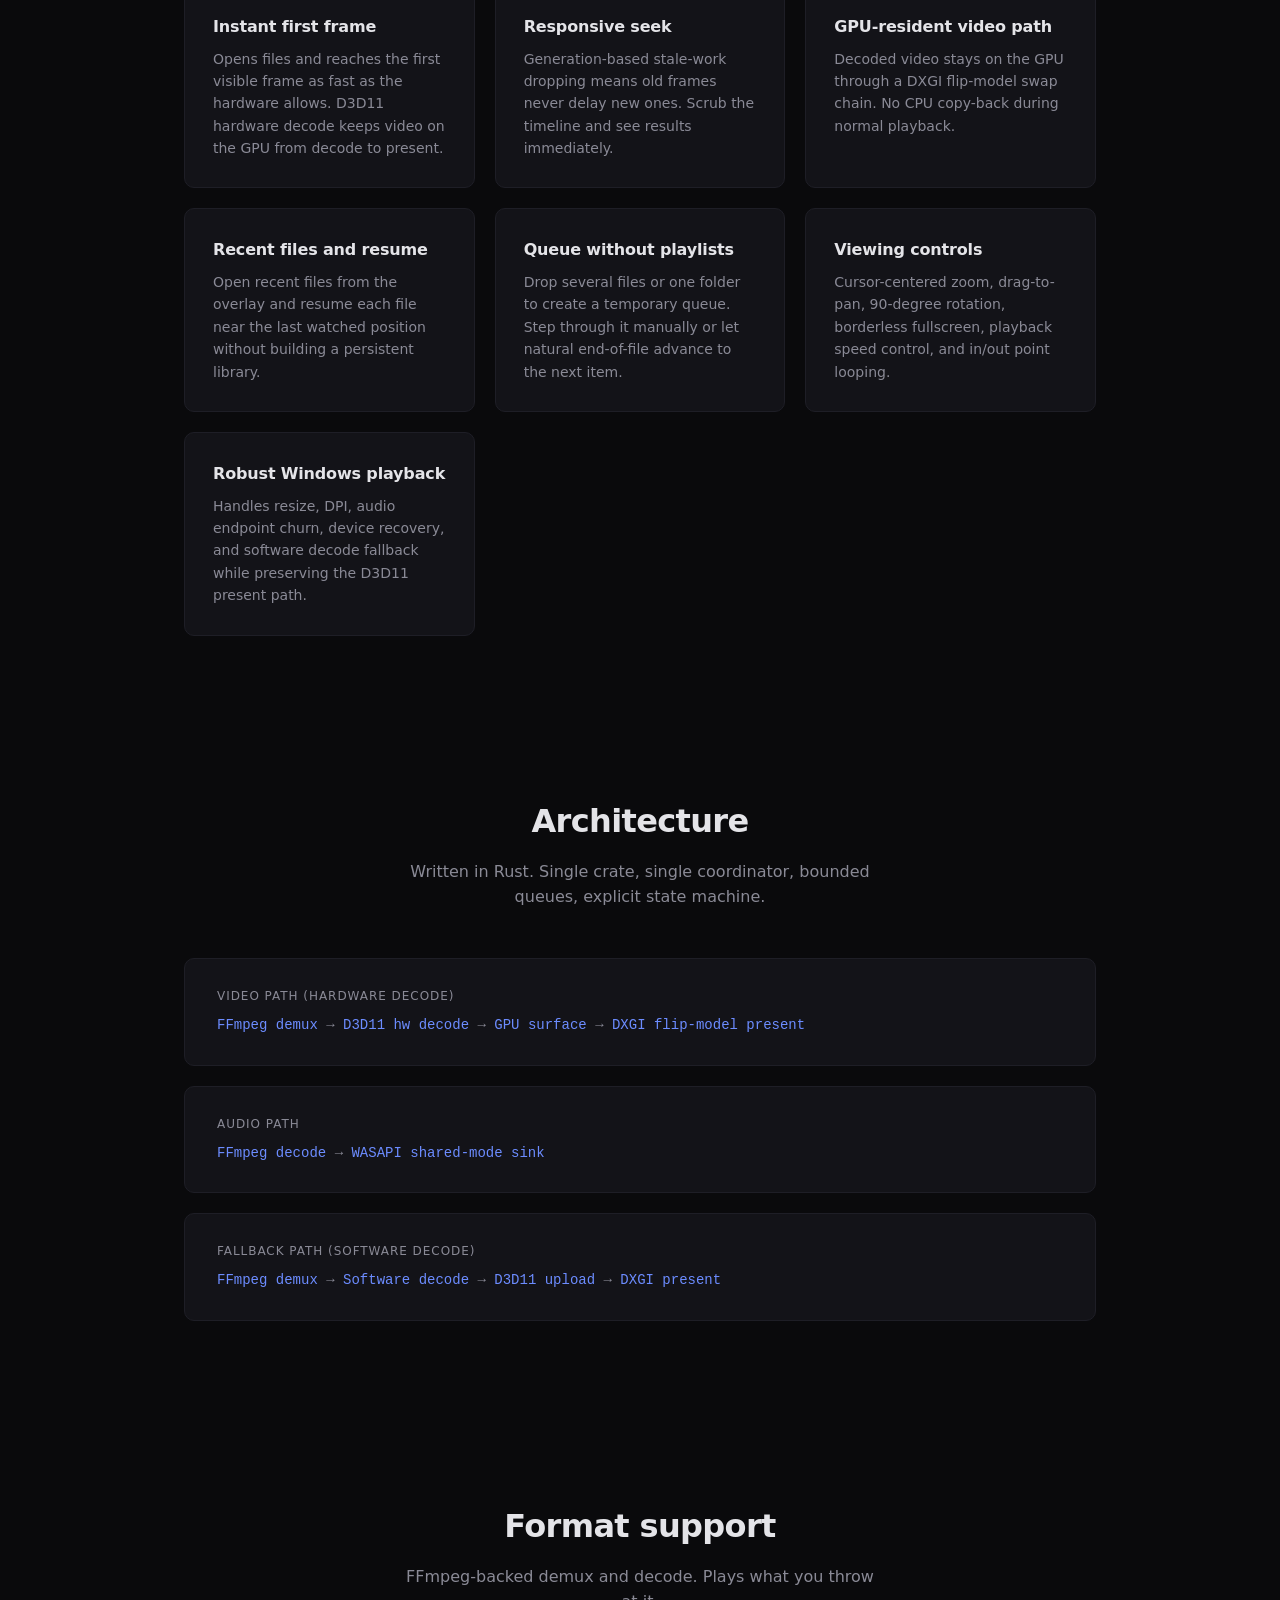
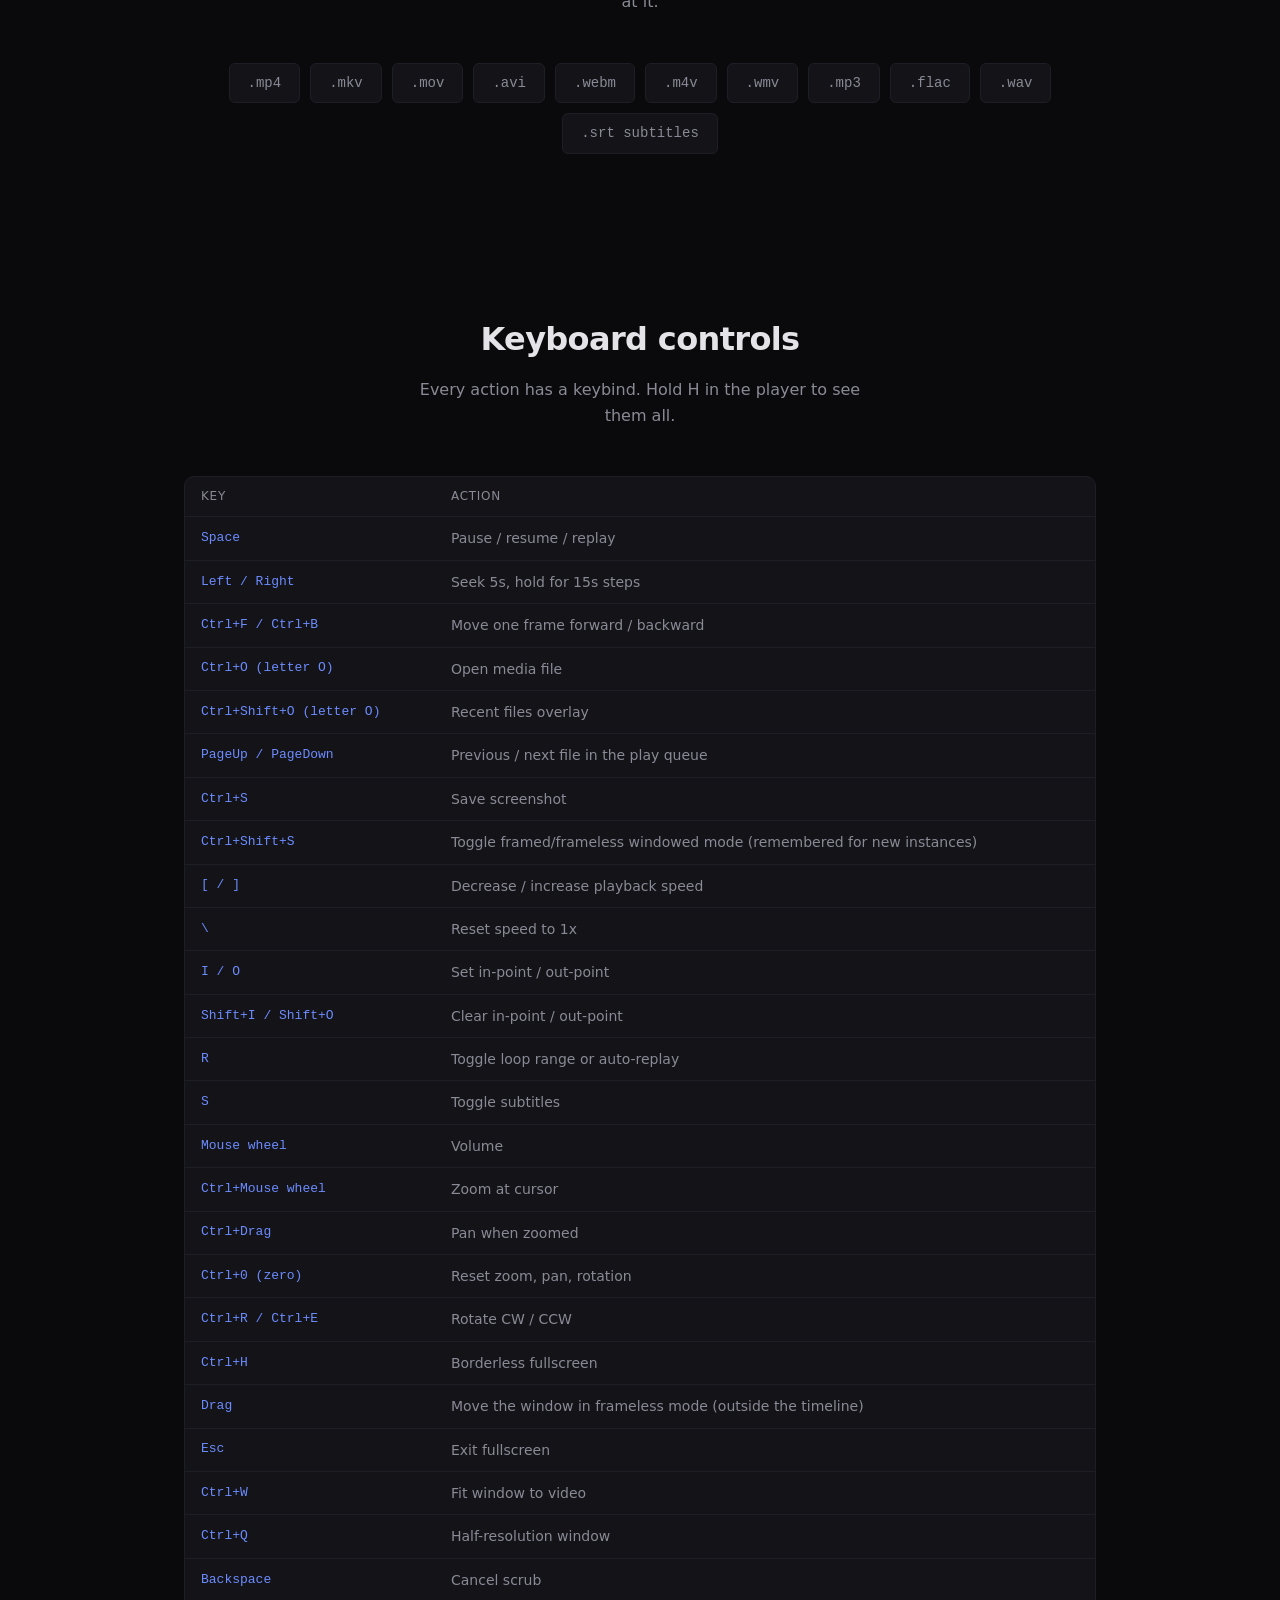
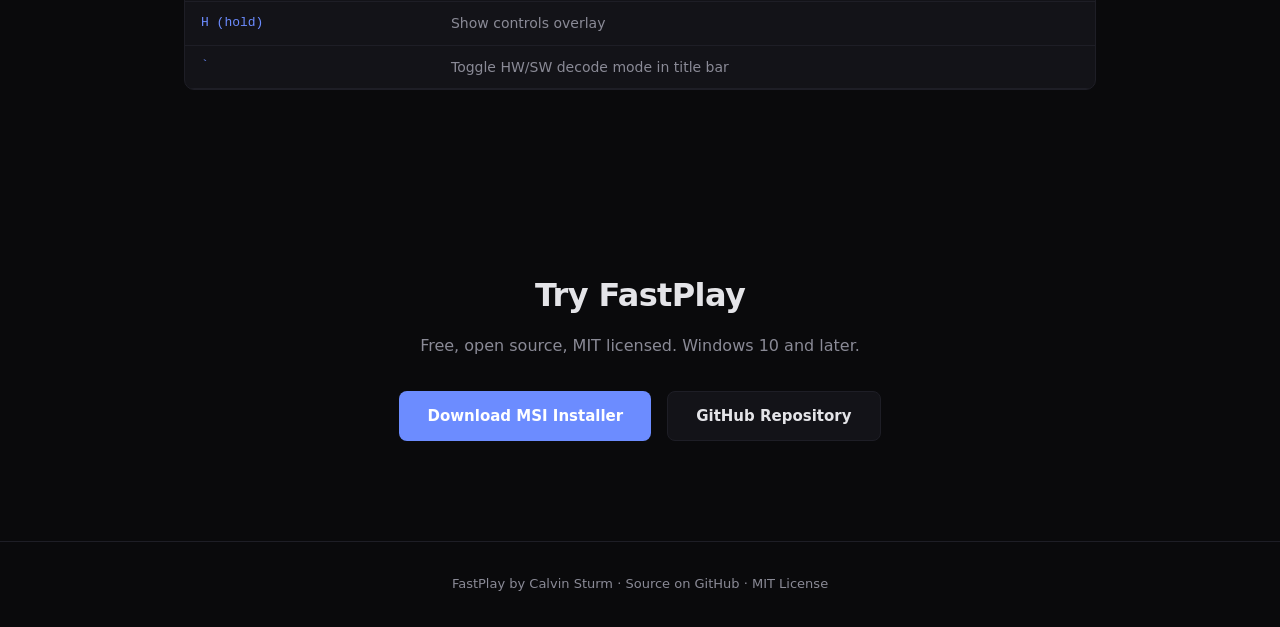
==== commit 754ebaba: "release: prepare v0.4.6" ====
--- a/docs/index.html
+++ b/docs/index.html
@@ -32,11 +32,11 @@
         "applicationCategory": "MultimediaApplication",
         "applicationSubCategory": "Video Player",
         "description": "A fast, free, open-source Windows video player with hardware-accelerated decode, responsive seek, per-file resume, a lightweight play queue, and GPU-resident presentation.",
-        "softwareVersion": "0.4.0",
+        "softwareVersion": "0.4.6",
         "license": "https://opensource.org/licenses/MIT",
         "url": "https://calvinsturm.github.io/FastPlay/",
         "downloadUrl": "https://github.com/CalvinSturm/FastPlay/releases/latest",
-        "releaseNotes": "https://github.com/CalvinSturm/FastPlay/blob/main/docs/release-notes-v0.4.0.md",
+        "releaseNotes": "https://github.com/CalvinSturm/FastPlay/blob/main/docs/release-notes-v0.4.6.md",
         "author": {
             "@type": "Person",
             "name": "Calvin Sturm",
@@ -476,7 +476,7 @@
     <div class="container">
         <a class="nav-brand" href="#">FastPlay</a>
         <ul class="nav-links">
-            <li><a href="#release">v0.4.0</a></li>
+            <li><a href="#release">v0.4.6</a></li>
             <li><a href="#features">Features</a></li>
             <li><a href="#architecture">Architecture</a></li>
             <li><a href="#controls">Controls</a></li>
@@ -493,7 +493,7 @@
             <a class="btn btn-primary" href="https://github.com/CalvinSturm/FastPlay/releases/latest">Download for Windows</a>
             <a class="btn btn-secondary" href="https://github.com/CalvinSturm/FastPlay">View Source</a>
         </div>
-        <span class="version-badge">v0.4.0 &middot; Windows 10+ &middot; MIT License</span>
+        <span class="version-badge">v0.4.6 &middot; Windows 10+ &middot; MIT License</span>
         <span class="hero-note">Windows x64 local playback. No streaming, media library, or plugin system.</span>
 
         <div class="demo">
@@ -505,12 +505,13 @@
 <section id="release">
     <div class="container">
         <div class="release-panel">
-            <h2>New in v0.4.0: lightweight queue and folder playback</h2>
-            <p>Drop multiple files or a folder, step through the queue with PageUp and PageDown, and let FastPlay auto-advance when the current file naturally ends. The queue is session-only and stays deliberately outside media-library territory.</p>
+            <h2>New in v0.4.6: frameless windows that stay that way</h2>
+            <p>Switch between framed and frameless windowed modes without changing the playback path. Move a frameless player from the video surface, resize it from the edges, and let newly launched instances remember your choice.</p>
             <ul class="release-list">
-                <li><strong>Multi-file drops</strong>Build an in-memory queue from selected files or a non-recursive folder drop.</li>
-                <li><strong>Manual next / previous</strong>Use PageDown and PageUp to move through the current queue without wrapping.</li>
-                <li><strong>Natural auto-advance</strong>Move to the next file at end-of-file while respecting loops, replay, and in/out ranges.</li>
+                <li><strong>Framed / frameless toggle</strong>Press Ctrl+Shift+S without interfering with the existing Ctrl+S screenshot shortcut.</li>
+                <li><strong>Move and resize naturally</strong>Drag outside the timeline to move the window, or use any edge and corner to resize it.</li>
+                <li><strong>Remembered for new instances</strong>Your selected window style is saved and applied when another FastPlay process starts.</li>
+                <li><strong>Reproducible portable builds</strong>The in-repo packager keeps the no-installer ZIP aligned with the MSI runtime files.</li>
             </ul>
         </div>
     </div>
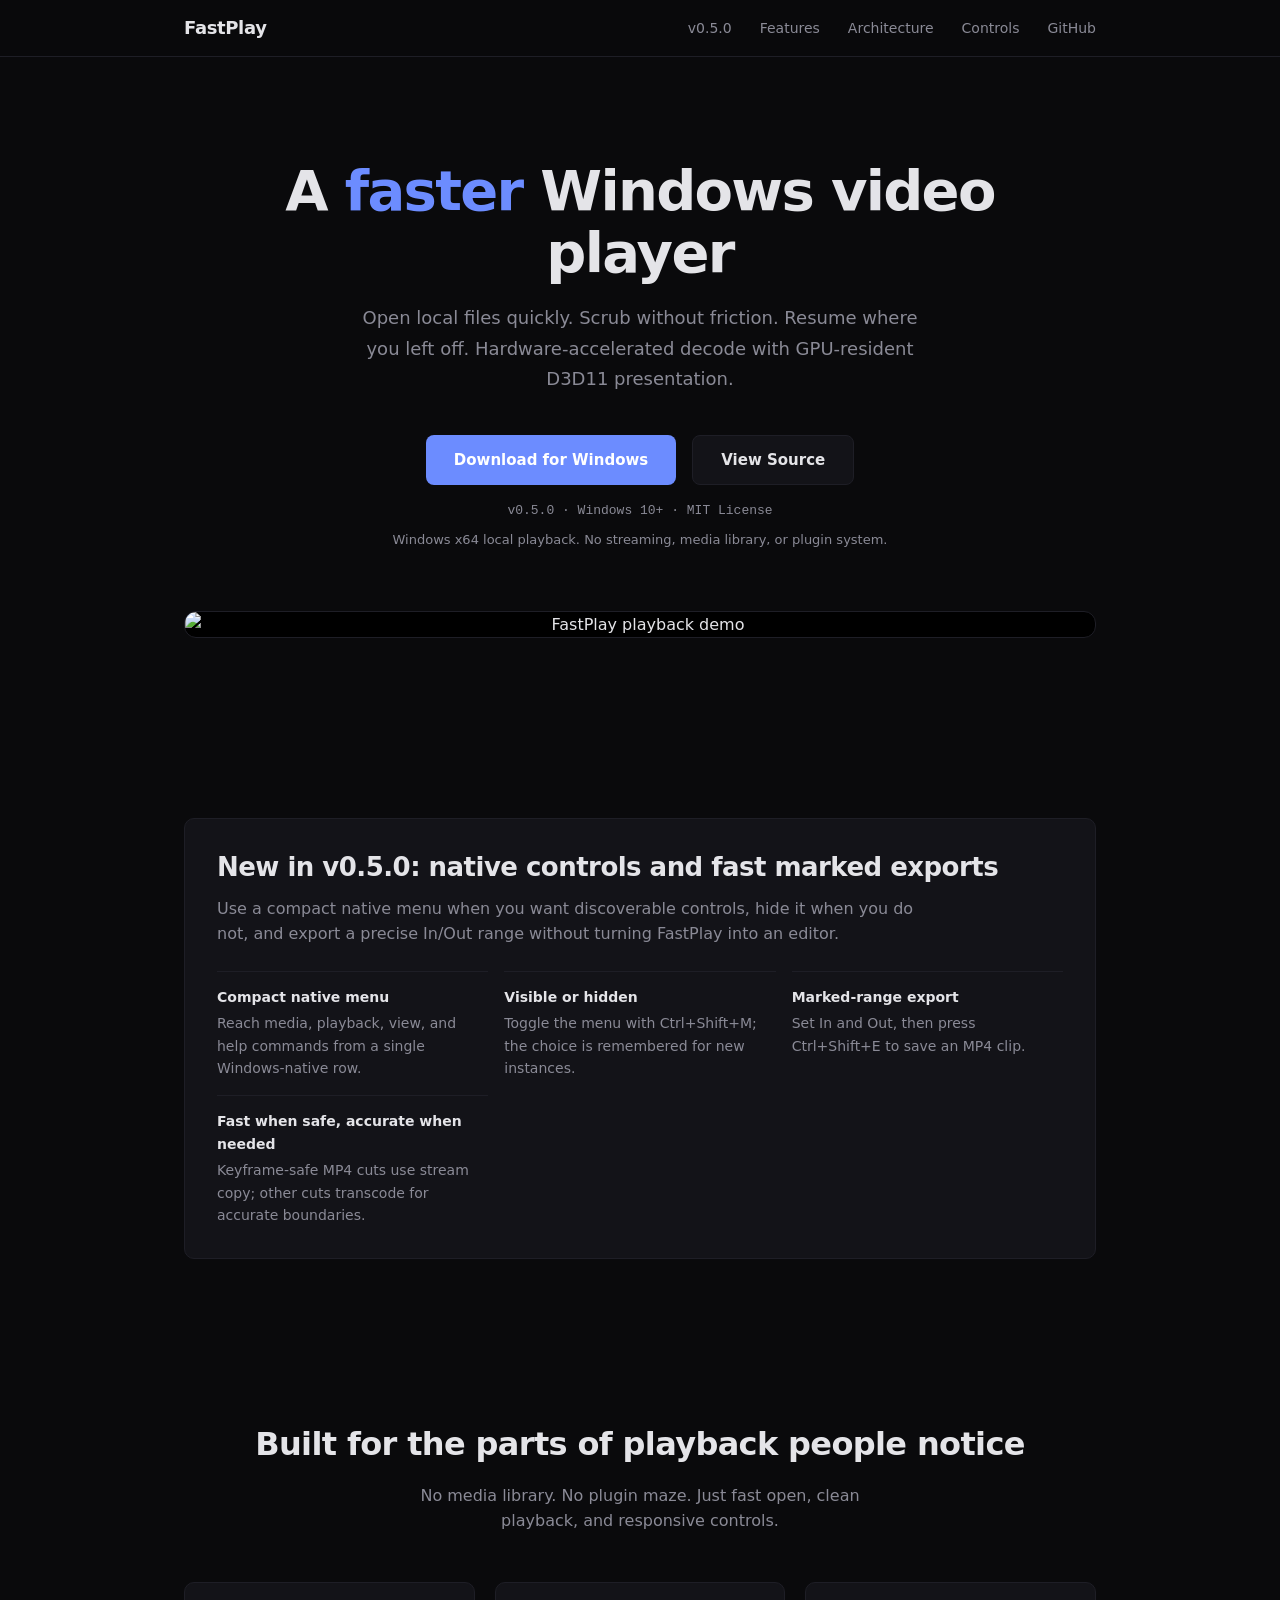
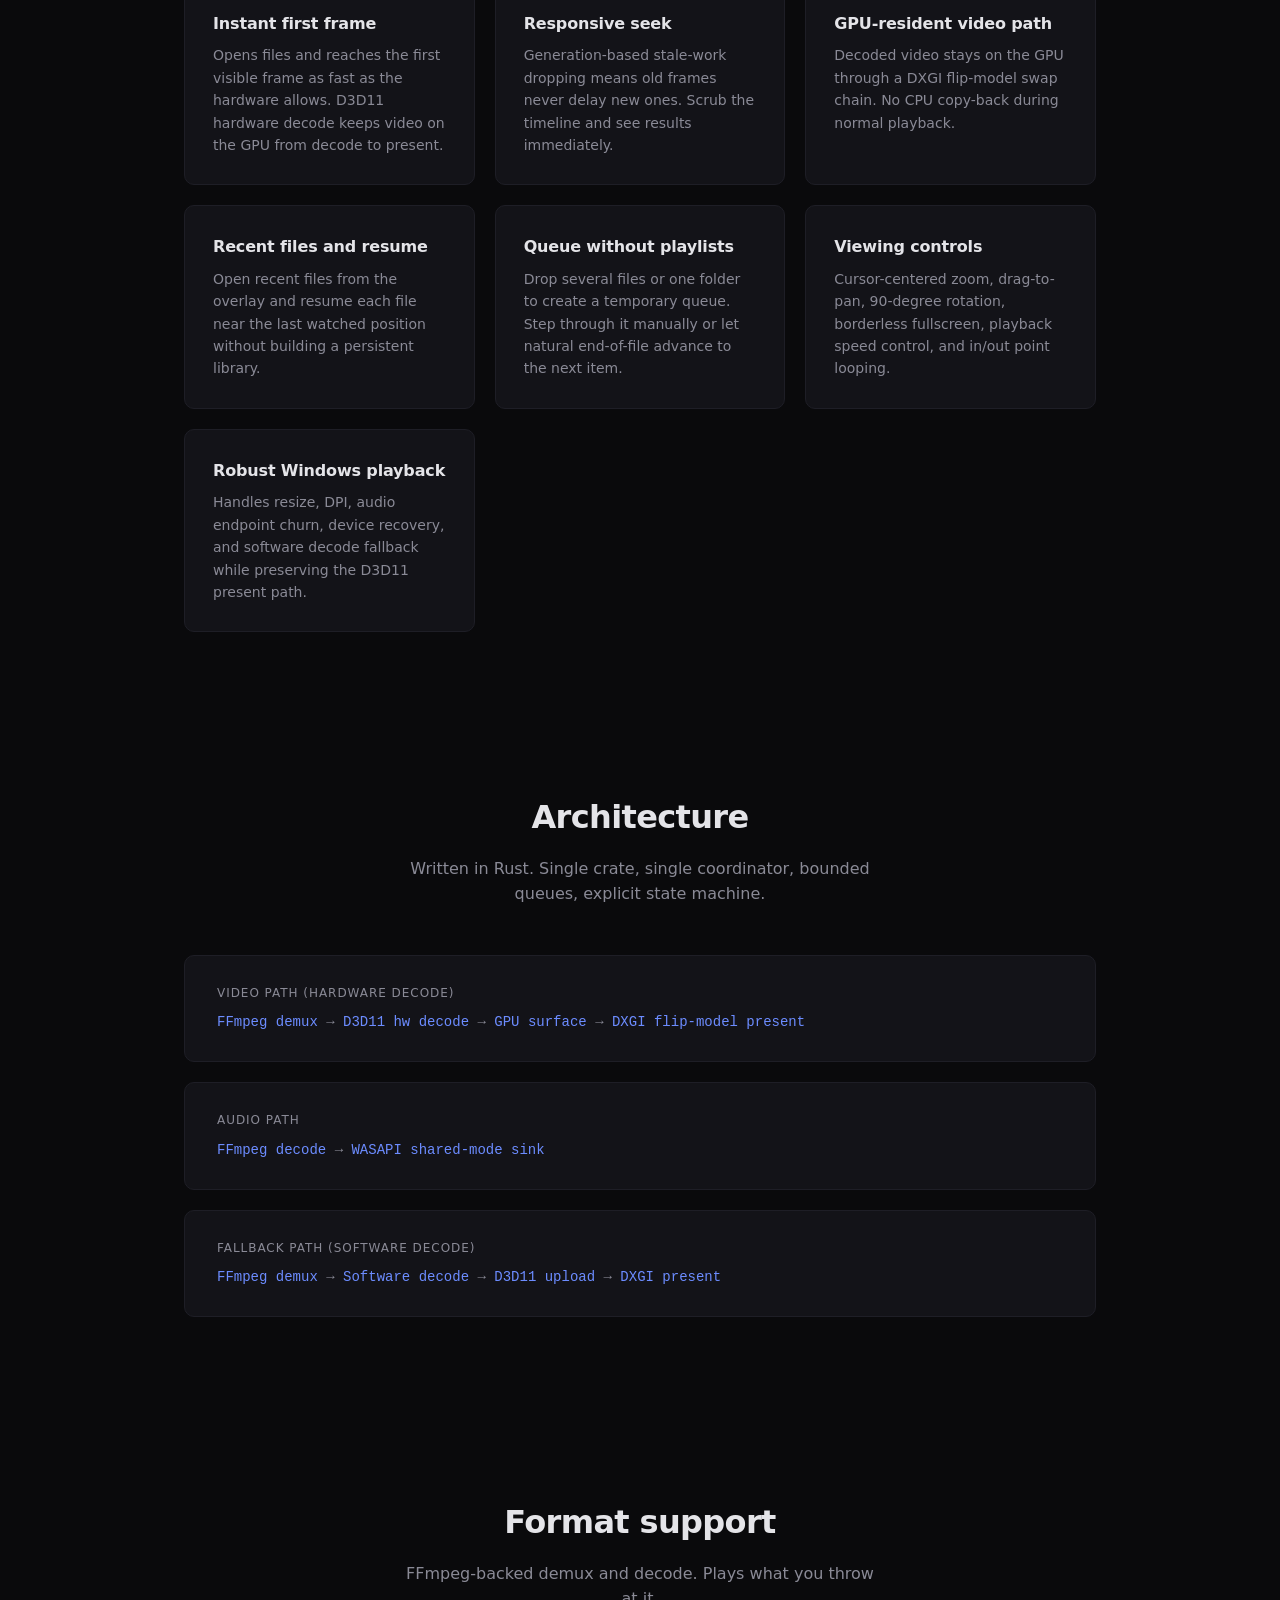
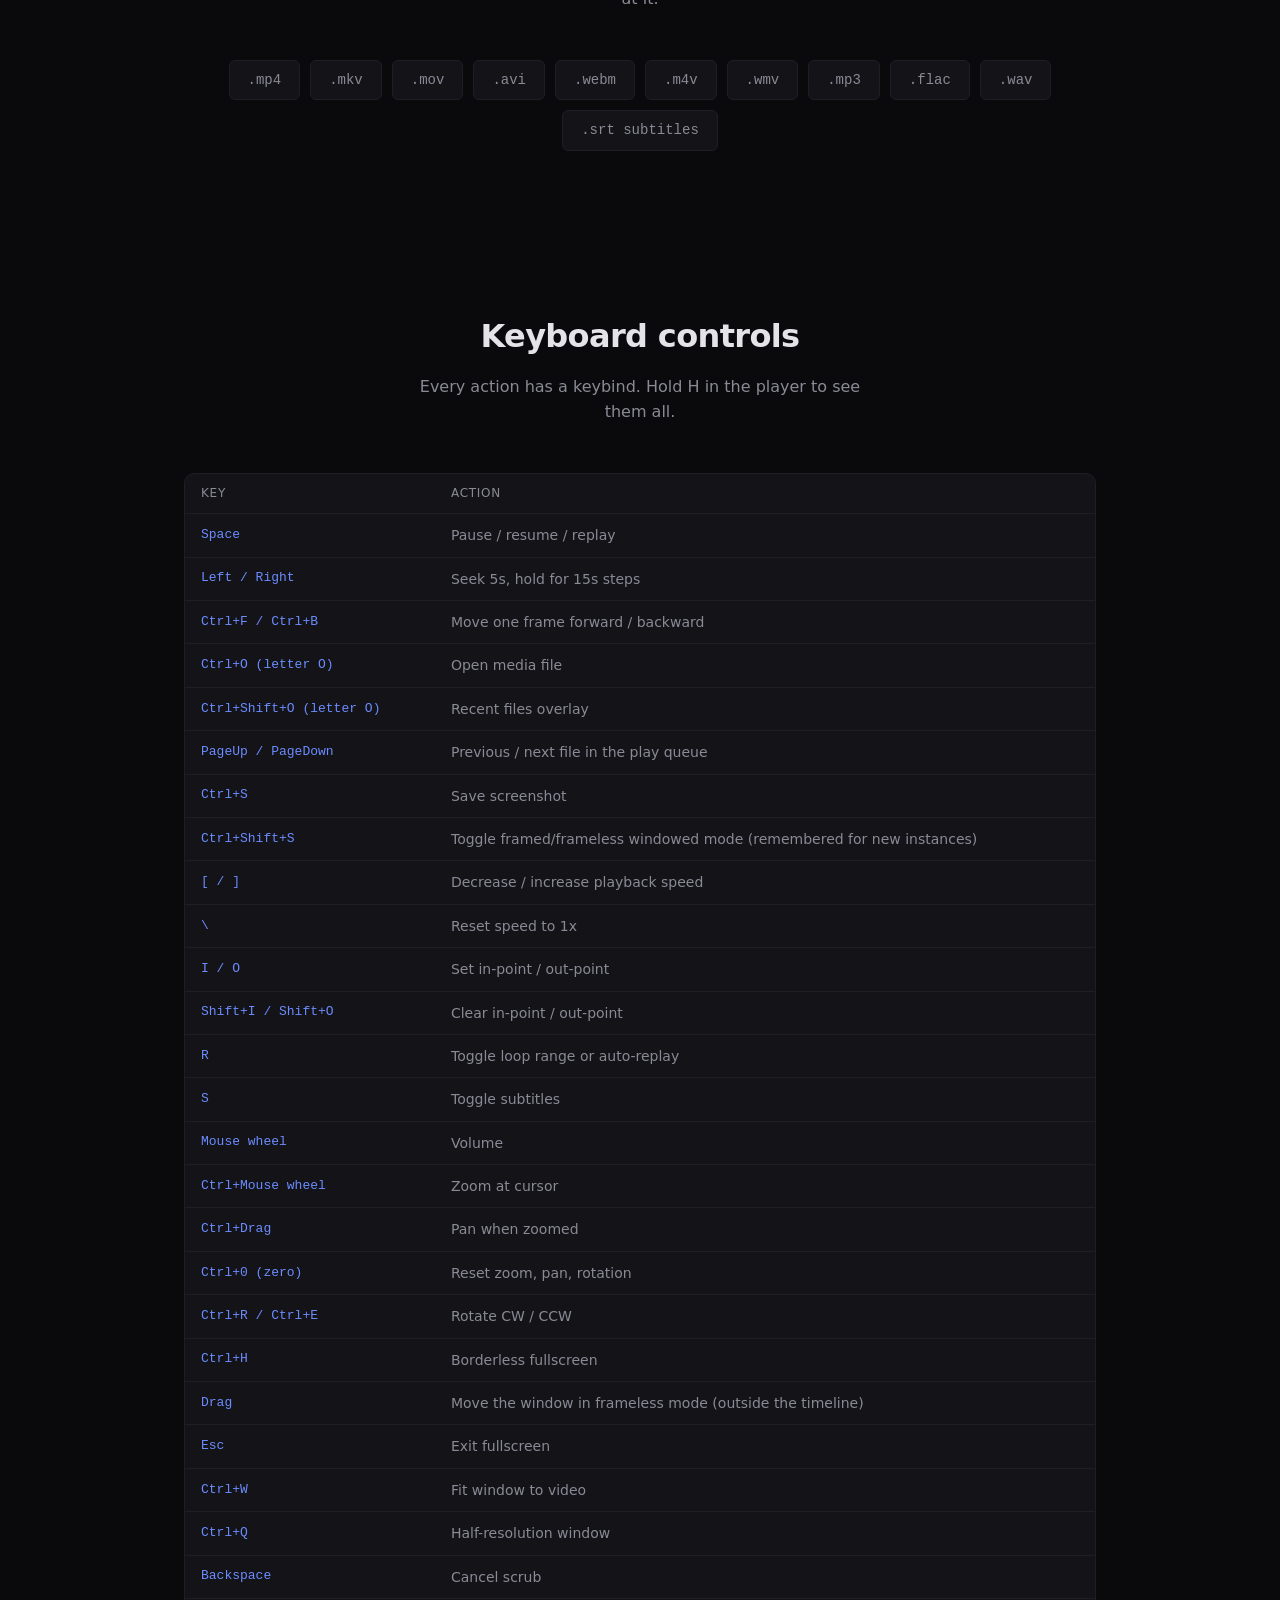
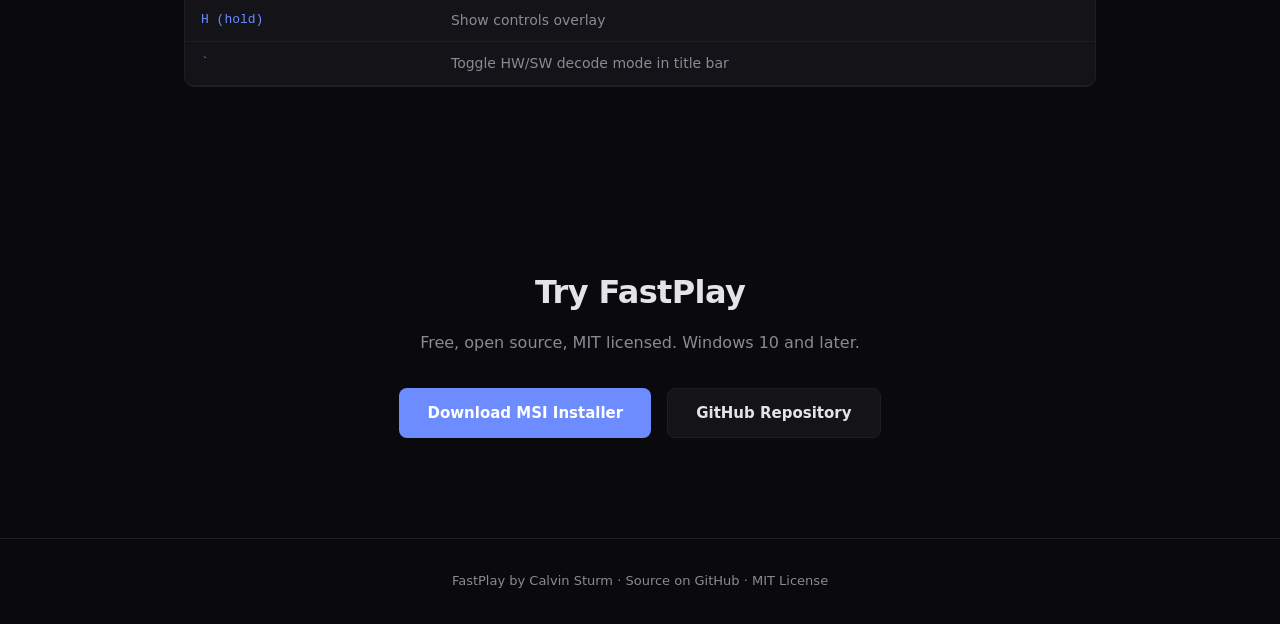
==== commit fa9b60fe: "release: prepare FastPlay v0.5.0 candidate" ====
--- a/docs/index.html
+++ b/docs/index.html
@@ -32,11 +32,11 @@
         "applicationCategory": "MultimediaApplication",
         "applicationSubCategory": "Video Player",
         "description": "A fast, free, open-source Windows video player with hardware-accelerated decode, responsive seek, per-file resume, a lightweight play queue, and GPU-resident presentation.",
-        "softwareVersion": "0.4.6",
+        "softwareVersion": "0.5.0",
         "license": "https://opensource.org/licenses/MIT",
         "url": "https://calvinsturm.github.io/FastPlay/",
         "downloadUrl": "https://github.com/CalvinSturm/FastPlay/releases/latest",
-        "releaseNotes": "https://github.com/CalvinSturm/FastPlay/blob/main/docs/release-notes-v0.4.6.md",
+        "releaseNotes": "https://github.com/CalvinSturm/FastPlay/blob/main/docs/release-notes-v0.5.0.md",
         "author": {
             "@type": "Person",
             "name": "Calvin Sturm",
@@ -476,7 +476,7 @@
     <div class="container">
         <a class="nav-brand" href="#">FastPlay</a>
         <ul class="nav-links">
-            <li><a href="#release">v0.4.6</a></li>
+            <li><a href="#release">v0.5.0</a></li>
             <li><a href="#features">Features</a></li>
             <li><a href="#architecture">Architecture</a></li>
             <li><a href="#controls">Controls</a></li>
@@ -493,7 +493,7 @@
             <a class="btn btn-primary" href="https://github.com/CalvinSturm/FastPlay/releases/latest">Download for Windows</a>
             <a class="btn btn-secondary" href="https://github.com/CalvinSturm/FastPlay">View Source</a>
         </div>
-        <span class="version-badge">v0.4.6 &middot; Windows 10+ &middot; MIT License</span>
+        <span class="version-badge">v0.5.0 &middot; Windows 10+ &middot; MIT License</span>
         <span class="hero-note">Windows x64 local playback. No streaming, media library, or plugin system.</span>
 
         <div class="demo">
@@ -505,13 +505,13 @@
 <section id="release">
     <div class="container">
         <div class="release-panel">
-            <h2>New in v0.4.6: frameless windows that stay that way</h2>
-            <p>Switch between framed and frameless windowed modes without changing the playback path. Move a frameless player from the video surface, resize it from the edges, and let newly launched instances remember your choice.</p>
+            <h2>New in v0.5.0: native controls and fast marked exports</h2>
+            <p>Use a compact native menu when you want discoverable controls, hide it when you do not, and export a precise In/Out range without turning FastPlay into an editor.</p>
             <ul class="release-list">
-                <li><strong>Framed / frameless toggle</strong>Press Ctrl+Shift+S without interfering with the existing Ctrl+S screenshot shortcut.</li>
-                <li><strong>Move and resize naturally</strong>Drag outside the timeline to move the window, or use any edge and corner to resize it.</li>
-                <li><strong>Remembered for new instances</strong>Your selected window style is saved and applied when another FastPlay process starts.</li>
-                <li><strong>Reproducible portable builds</strong>The in-repo packager keeps the no-installer ZIP aligned with the MSI runtime files.</li>
+                <li><strong>Compact native menu</strong>Reach media, playback, view, and help commands from a single Windows-native row.</li>
+                <li><strong>Visible or hidden</strong>Toggle the menu with Ctrl+Shift+M; the choice is remembered for new instances.</li>
+                <li><strong>Marked-range export</strong>Set In and Out, then press Ctrl+Shift+E to save an MP4 clip.</li>
+                <li><strong>Fast when safe, accurate when needed</strong>Keyframe-safe MP4 cuts use stream copy; other cuts transcode for accurate boundaries.</li>
             </ul>
         </div>
     </div>
